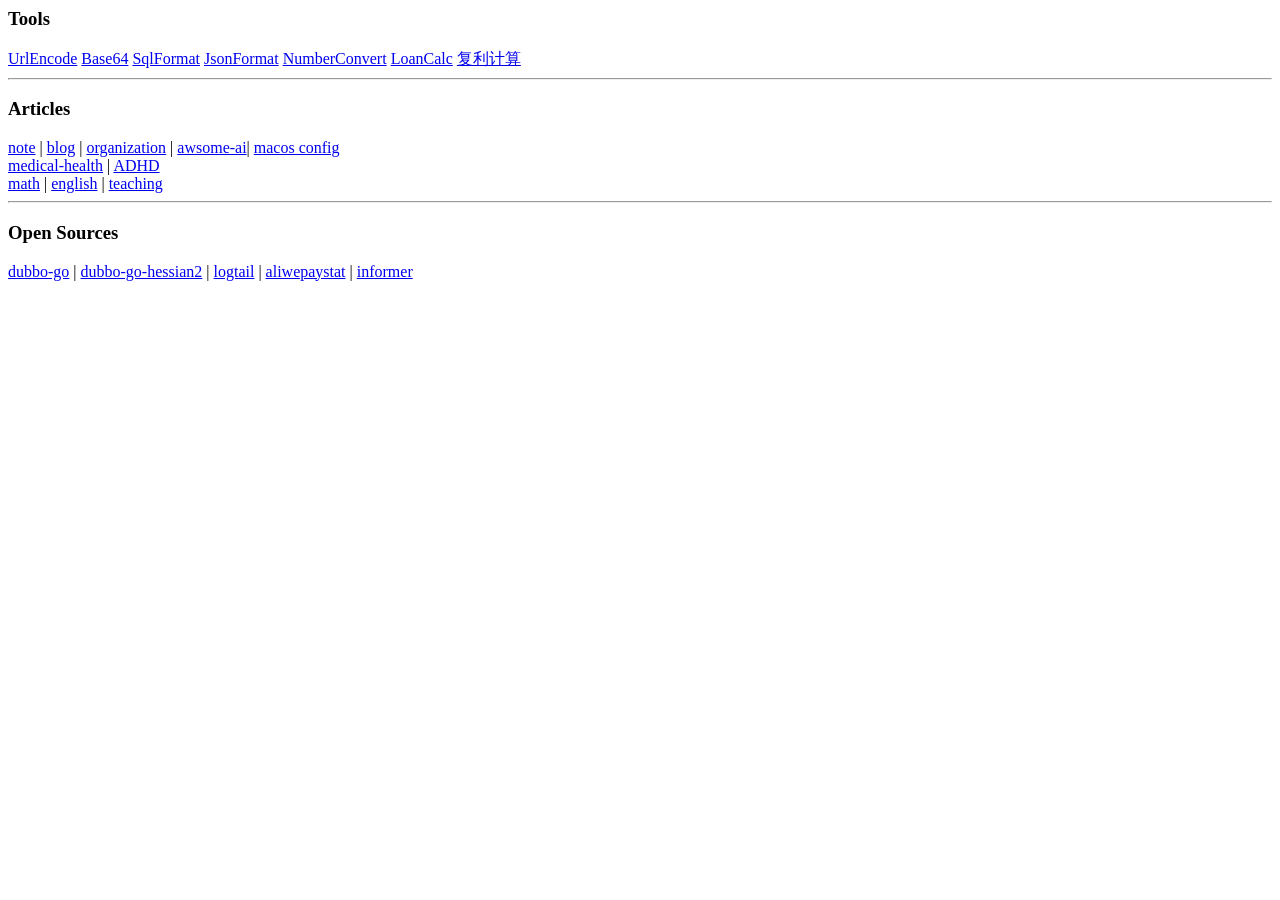
==== index.html @ 9472c8d9 "update" ====
<html>

<head>
  <title>tiltwind-斜风</title>
</head>

<body>
  <h3>Tools</h3>
  <a href="tools/urlencode.htm" target="_blank">UrlEncode</a>
  <a href="tools/base64.htm" target="_blank">Base64</a>
  <a href="tools/sqlformat.htm" target="_blank">SqlFormat</a>
  <a href="tools/jsonformat.htm" target="_blank">JsonFormat</a>
  <a href="tools/numberconvert.htm" target="_blank">NumberConvert</a>
  <a href="tools/loan_calc.html" target="_blank">LoanCalc</a>
  <a href="tools/compound_interest_calc.html" target="_blank">复利计算</a>
  <hr>
  <h3>Articles</h3>
  <a href="https://tiltwind.com/note" target="_blank">note</a> |
  <a href="https://tiltwind.com/blog" target="_blank">blog</a> |
  <a href="https://tiltwind.com/organization" target="_blank">organization</a> |
  <a href="https://tiltwind.com/awsome-ai" target="_blank">awsome-ai</a>|
  <a href="https://tiltwind.com/maconf" target="_blank">macos config</a>
  <br/>
  <a href="https://tiltwind.com/medical-health" target="_blank">medical-health</a> |
  <a href="https://tiltwind.com/ADHD" target="_blank">ADHD</a> 
  <br/>
  <a href="https://tiltwind.com/math" target="_blank">math</a> |
  <a href="https://tiltwind.com/english" target="_blank">english</a> |
  <a href="https://tiltwind.com/teaching" target="_blank">teaching</a> 
  <hr>
  <h3>Open Sources</h3>
  <a href="https://github.com/apache/dubbo-go" target="_blank">dubbo-go</a> |
  <a href="https://github.com/apache/dubbo-go-hessian2" target="_blank">dubbo-go-hessian2</a> |
  <a href="https://github.com/vogo/logtail" target="_blank">logtail</a> |
  <a href="https://github.com/wongoo/aliwepaystat" target="_blank">aliwepaystat</a> |
  <a href="https://github.com/wongoo/informer" target="_blank">informer</a>
</body>

</html>
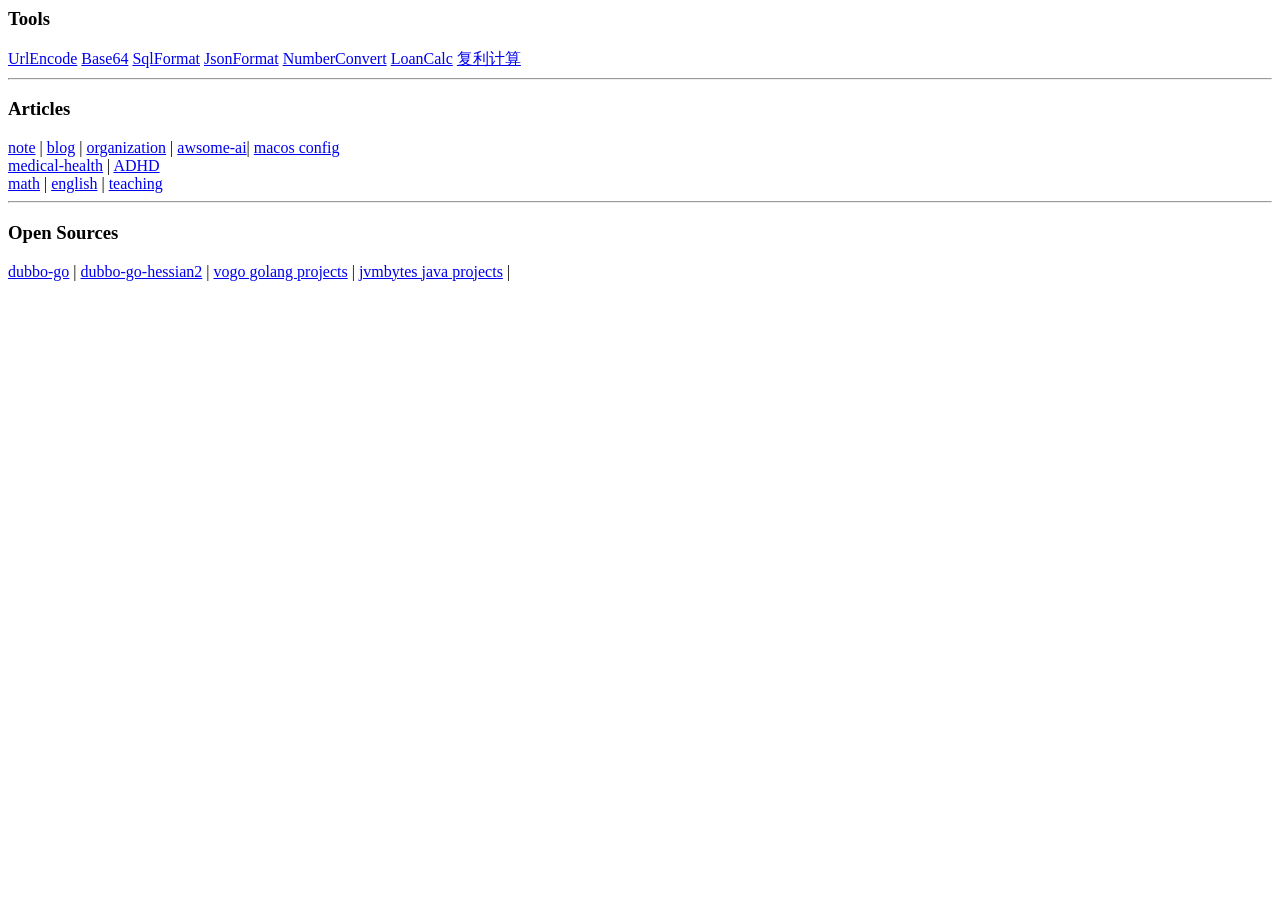
==== commit fd19fe62: "update" ====
--- a/index.html
+++ b/index.html
@@ -17,23 +17,26 @@
   <h3>Articles</h3>
   <a href="https://tiltwind.com/note" target="_blank">note</a> |
   <a href="https://tiltwind.com/blog" target="_blank">blog</a> |
-  <a href="https://tiltwind.com/organization" target="_blank">organization</a> |
+  <a href="https://tiltwind.com/organization" target="_blank">organization</a>
+  |
   <a href="https://tiltwind.com/awsome-ai" target="_blank">awsome-ai</a>|
   <a href="https://tiltwind.com/maconf" target="_blank">macos config</a>
-  <br/>
-  <a href="https://tiltwind.com/medical-health" target="_blank">medical-health</a> |
-  <a href="https://tiltwind.com/ADHD" target="_blank">ADHD</a> 
-  <br/>
+  <br />
+  <a href="https://tiltwind.com/medical-health"
+    target="_blank">medical-health</a> |
+  <a href="https://tiltwind.com/ADHD" target="_blank">ADHD</a>
+  <br />
   <a href="https://tiltwind.com/math" target="_blank">math</a> |
   <a href="https://tiltwind.com/english" target="_blank">english</a> |
-  <a href="https://tiltwind.com/teaching" target="_blank">teaching</a> 
+  <a href="https://tiltwind.com/teaching" target="_blank">teaching</a>
   <hr>
   <h3>Open Sources</h3>
   <a href="https://github.com/apache/dubbo-go" target="_blank">dubbo-go</a> |
-  <a href="https://github.com/apache/dubbo-go-hessian2" target="_blank">dubbo-go-hessian2</a> |
-  <a href="https://github.com/vogo/logtail" target="_blank">logtail</a> |
-  <a href="https://github.com/wongoo/aliwepaystat" target="_blank">aliwepaystat</a> |
-  <a href="https://github.com/wongoo/informer" target="_blank">informer</a>
+  <a href="https://github.com/apache/dubbo-go-hessian2"
+    target="_blank">dubbo-go-hessian2</a> |
+  <a href="https://github.com/vogo" target="_blank">vogo golang projects</a> |
+  <a href="https://github.com/jvmbytes" target="_blank">jvmbytes java
+    projects</a> |
 </body>
 
 </html>
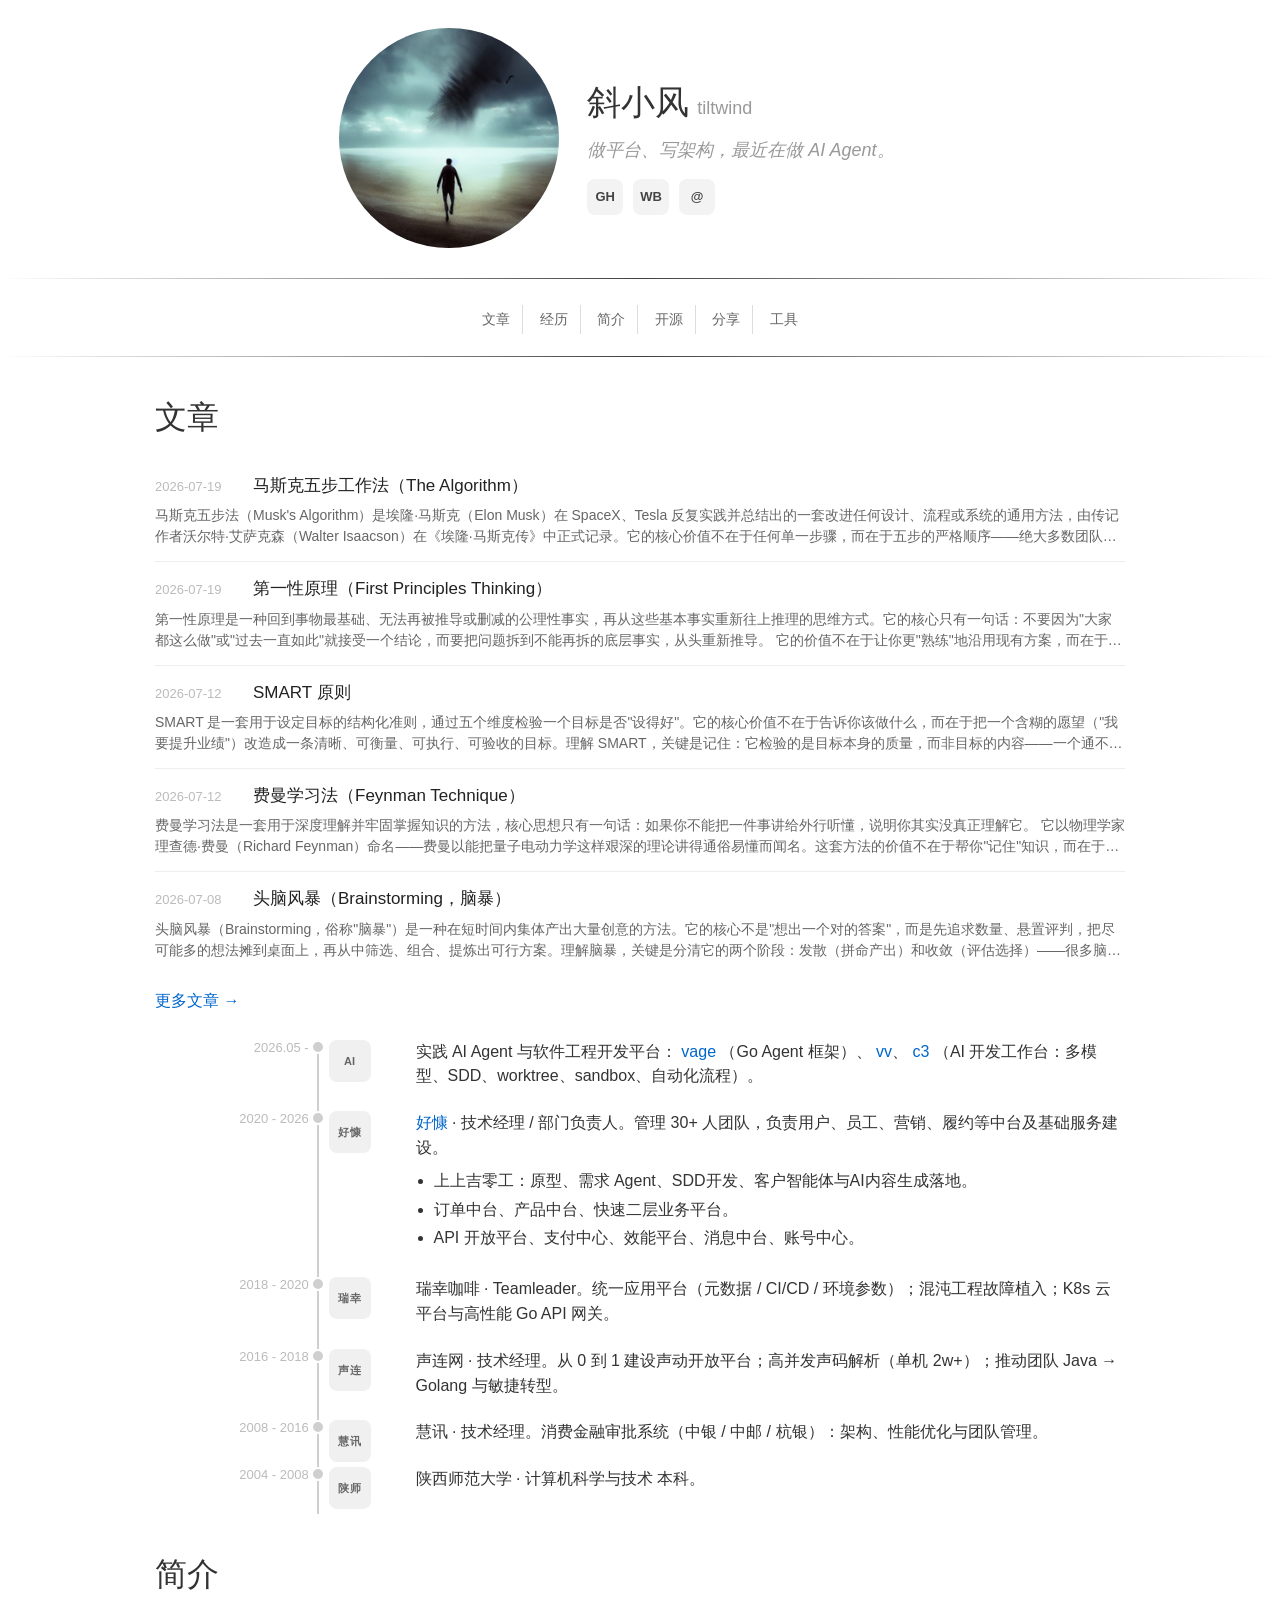
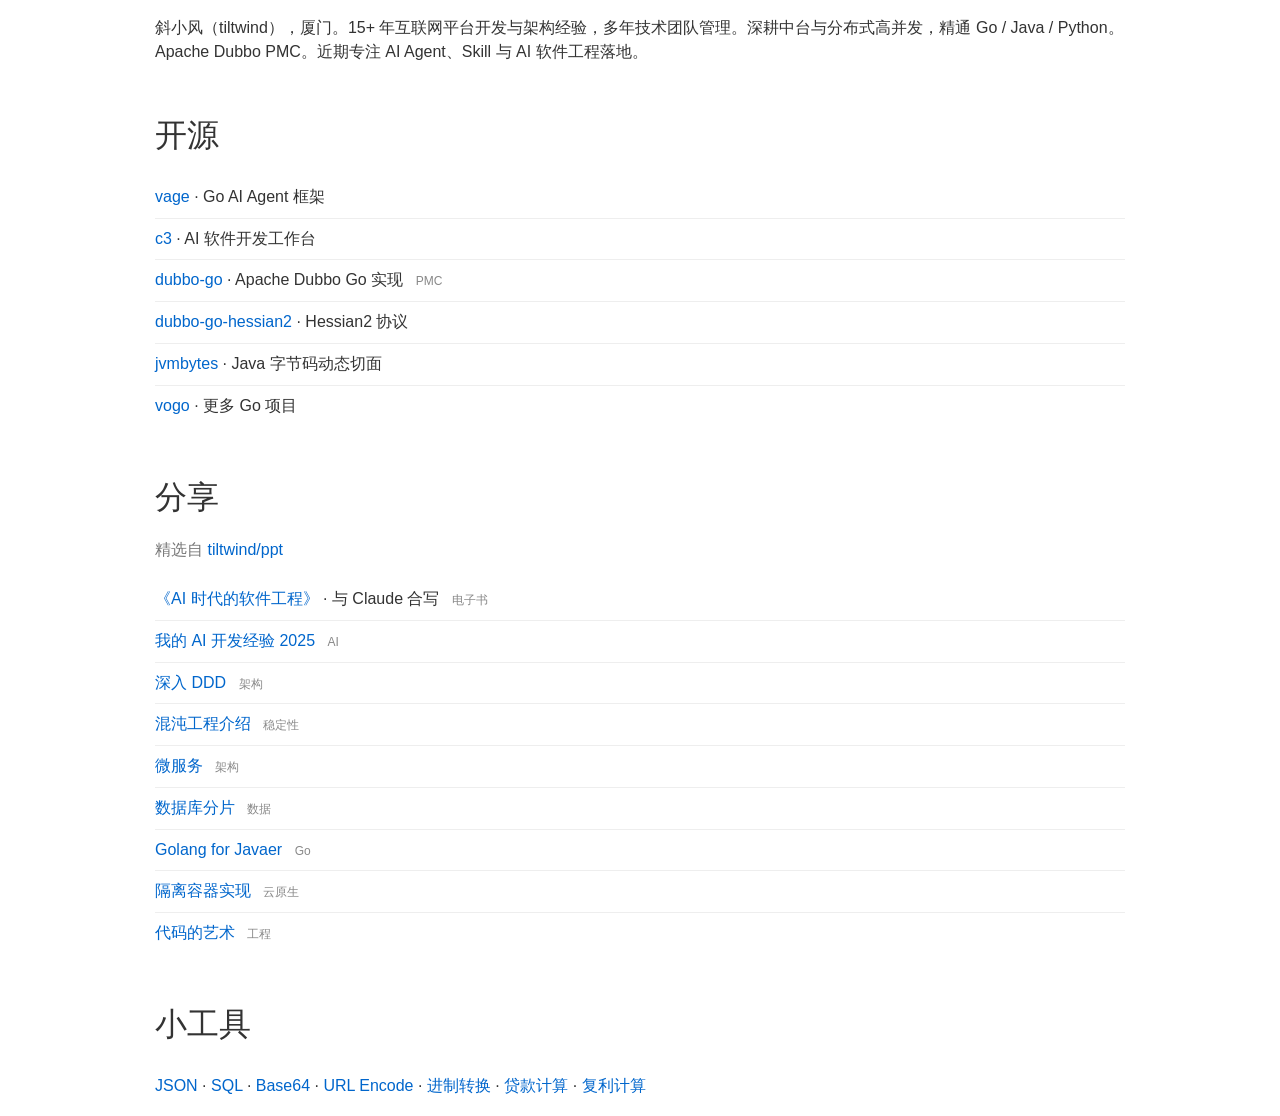
==== commit e7bd56e2: "update" ====
--- a/index.html
+++ b/index.html
@@ -1,42 +1,361 @@
-<html>
-
-<head>
-  <title>tiltwind-斜风</title>
-</head>
-
-<body>
-  <h3>Tools</h3>
-  <a href="tools/urlencode.htm" target="_blank">UrlEncode</a>
-  <a href="tools/base64.htm" target="_blank">Base64</a>
-  <a href="tools/sqlformat.htm" target="_blank">SqlFormat</a>
-  <a href="tools/jsonformat.htm" target="_blank">JsonFormat</a>
-  <a href="tools/numberconvert.htm" target="_blank">NumberConvert</a>
-  <a href="tools/loan_calc.html" target="_blank">LoanCalc</a>
-  <a href="tools/compound_interest_calc.html" target="_blank">复利计算</a>
-  <hr>
-  <h3>Articles</h3>
-  <a href="https://tiltwind.com/note" target="_blank">note</a> |
-  <a href="https://tiltwind.com/blog" target="_blank">blog</a> |
-  <a href="https://tiltwind.com/organization" target="_blank">organization</a>
-  |
-  <a href="https://tiltwind.com/awsome-ai" target="_blank">awsome-ai</a>|
-  <a href="https://tiltwind.com/maconf" target="_blank">macos config</a>
-  <br />
-  <a href="https://tiltwind.com/medical-health"
-    target="_blank">medical-health</a> |
-  <a href="https://tiltwind.com/ADHD" target="_blank">ADHD</a>
-  <br />
-  <a href="https://tiltwind.com/math" target="_blank">math</a> |
-  <a href="https://tiltwind.com/english" target="_blank">english</a> |
-  <a href="https://tiltwind.com/teaching" target="_blank">teaching</a>
-  <hr>
-  <h3>Open Sources</h3>
-  <a href="https://github.com/apache/dubbo-go" target="_blank">dubbo-go</a> |
-  <a href="https://github.com/apache/dubbo-go-hessian2"
-    target="_blank">dubbo-go-hessian2</a> |
-  <a href="https://github.com/vogo" target="_blank">vogo golang projects</a> |
-  <a href="https://github.com/jvmbytes" target="_blank">jvmbytes java
-    projects</a> |
-</body>
-
+<!doctype html>
+<html lang="zh-CN">
+  <head>
+    <meta charset="utf-8" />
+    <meta
+      name="viewport"
+      content="width=device-width, initial-scale=1, shrink-to-fit=no"
+    />
+    <meta
+      name="description"
+      content="斜小风（tiltwind）个人主页。15+ 年平台与架构经验，近期专注 AI Agent 与软件工程。"
+    />
+    <title>斜小风 · tiltwind</title>
+    <link rel="stylesheet" type="text/css" href="style.css" />
+  </head>
+  <body>
+    <div id="dhead" class="container">
+      <div class="row">
+        <div id="dpic">
+          <img src="assets/me.png" alt="斜小风" />
+        </div>
+        <div id="ddesc">
+          <h1>斜小风<span class="aka">tiltwind</span></h1>
+          <h2>做平台、写架构，最近在做 AI Agent。</h2>
+          <div id="dico">
+            <a
+              class="iico"
+              href="https://github.com/tiltwind"
+              title="GitHub"
+              target="_blank"
+              rel="noopener"
+              >GH</a
+            >
+            <a
+              class="iico"
+              href="https://weibo.com/u/9187761101"
+              title="微博"
+              target="_blank"
+              rel="noopener"
+              >WB</a
+            >
+            <span
+              class="iico"
+              id="iemail"
+              style="cursor: pointer"
+              title="点击显示邮箱"
+              >@</span
+            >
+          </div>
+          <div id="demail"></div>
+        </div>
+      </div>
+    </div>
+
+    <hr />
+
+    <nav class="nav container">
+      <a href="#articles">文章</a>
+      <a href="#history">经历</a>
+      <a href="#bio">简介</a>
+      <a href="#projects">开源</a>
+      <a href="#talks">分享</a>
+      <a href="#tools">工具</a>
+    </nav>
+
+    <hr />
+
+    <div id="articles" class="container section">
+      <div class="ctitle">文章</div>
+      <div id="article-list"></div>
+      <p class="articles-more">
+        <a href="articles.html">更多文章 →</a>
+      </p>
+    </div>
+
+    <div id="history" class="container">
+      <div class="entry row">
+        <div class="timespan">2026.05 -</div>
+        <div class="ico">
+          <div class="entry-dot"></div>
+          <span class="badge">AI</span>
+        </div>
+        <div class="desc">
+          实践 AI Agent 与软件工程开发平台：
+          <a href="https://github.com/vogo/vage" target="_blank" rel="noopener"
+            >vage</a
+          >
+         （Go Agent 框架）、
+          <a href="https://github.com/vogo/vv" target="_blank" rel="noopener"
+            >vv</a
+          >、
+          <a
+            href="https://github.com/sequencestream/c3"
+            target="_blank"
+            rel="noopener"
+            >c3</a
+          >
+         （AI 开发工作台：多模型、SDD、worktree、sandbox、自动化流程）。
+        </div>
+      </div>
+
+      <div class="entry row">
+        <div class="timespan">2020 - 2026</div>
+        <div class="ico">
+          <div class="entry-dot"></div>
+          <span class="badge">好慷</span>
+        </div>
+        <div class="desc">
+          <a href="https://shangshangji.com" target="_blank" rel="noopener"
+            >好慷</a
+          >
+          · 技术经理 / 部门负责人。管理 30+ 人团队，负责用户、员工、营销、履约等中台及基础服务建设。
+          <ul>
+            <li>上上吉零工：原型、需求 Agent、SDD开发、客户智能体与AI内容生成落地。</li>
+            <li>订单中台、产品中台、快速二层业务平台。</li>
+            <li>API 开放平台、支付中心、效能平台、消息中台、账号中心。</li>
+          </ul>
+        </div>
+      </div>
+
+      <div class="entry row">
+        <div class="timespan">2018 - 2020</div>
+        <div class="ico">
+          <div class="entry-dot"></div>
+          <span class="badge">瑞幸</span>
+        </div>
+        <div class="desc">
+          瑞幸咖啡 · Teamleader。统一应用平台（元数据 / CI/CD /
+          环境参数）；混沌工程故障植入；K8s 云平台与高性能 Go API 网关。
+        </div>
+      </div>
+
+      <div class="entry row">
+        <div class="timespan">2016 - 2018</div>
+        <div class="ico">
+          <div class="entry-dot"></div>
+          <span class="badge">声连</span>
+        </div>
+        <div class="desc">
+          声连网 · 技术经理。从 0 到 1 建设声动开放平台；高并发声码解析（单机
+          2w+）；推动团队 Java → Golang 与敏捷转型。
+        </div>
+      </div>
+
+      <div class="entry row">
+        <div class="timespan">2008 - 2016</div>
+        <div class="ico">
+          <div class="entry-dot"></div>
+          <span class="badge">慧讯</span>
+        </div>
+        <div class="desc">
+          慧讯 · 技术经理。消费金融审批系统（中银 / 中邮 /
+          杭银）：架构、性能优化与团队管理。
+        </div>
+      </div>
+
+      <div class="entry row">
+        <div class="timespan">2004 - 2008</div>
+        <div class="ico">
+          <div class="entry-dot"></div>
+          <span class="badge">陕师</span>
+        </div>
+        <div class="desc">陕西师范大学 · 计算机科学与技术 本科。</div>
+      </div>
+    </div>
+
+    <div id="bio" class="container section">
+      <div class="ctitle">简介</div>
+      <div>
+        斜小风（tiltwind），厦门。15+
+        年互联网平台开发与架构经验，多年技术团队管理。深耕中台与分布式高并发，精通
+        Go / Java / Python。Apache Dubbo PMC。近期专注 AI Agent、Skill
+        与 AI 软件工程落地。
+      </div>
+    </div>
+
+    <div id="projects" class="container section">
+      <div class="ctitle">开源</div>
+      <ul class="project-list">
+        <li>
+          <a href="https://github.com/vogo/vage" target="_blank" rel="noopener"
+            >vage</a
+          >
+          · Go AI Agent 框架
+        </li>
+        <li>
+          <a
+            href="https://github.com/sequencestream/c3"
+            target="_blank"
+            rel="noopener"
+            >c3</a
+          >
+          · AI 软件开发工作台
+        </li>
+        <li>
+          <a
+            href="https://github.com/apache/dubbo-go"
+            target="_blank"
+            rel="noopener"
+            >dubbo-go</a
+          >
+          · Apache Dubbo Go 实现
+          <span class="tag">PMC</span>
+        </li>
+        <li>
+          <a
+            href="https://github.com/apache/dubbo-go-hessian2"
+            target="_blank"
+            rel="noopener"
+            >dubbo-go-hessian2</a
+          >
+          · Hessian2 协议
+        </li>
+        <li>
+          <a href="https://github.com/jvmbytes" target="_blank" rel="noopener"
+            >jvmbytes</a
+          >
+          · Java 字节码动态切面
+        </li>
+        <li>
+          <a href="https://github.com/vogo" target="_blank" rel="noopener"
+            >vogo</a
+          >
+          · 更多 Go 项目
+        </li>
+      </ul>
+    </div>
+
+    <div id="talks" class="container section">
+      <div class="ctitle">分享</div>
+      <p class="muted">
+        精选自
+        <a href="https://github.com/tiltwind/ppt" target="_blank" rel="noopener"
+          >tiltwind/ppt</a
+        >
+      </p>
+      <ul class="talk-list">
+        <li>
+          <a
+            href="https://github.com/tiltwind/ppt/blob/main/ai/AI%E6%97%B6%E4%BB%A3%E7%9A%84%E8%BD%AF%E4%BB%B6%E5%B7%A5%E7%A8%8B-v20260614.epub"
+            target="_blank"
+            rel="noopener"
+            >《AI 时代的软件工程》</a
+          >
+          · 与 Claude 合写
+          <span class="tag">电子书</span>
+        </li>
+        <li>
+          <a
+            href="https://github.com/tiltwind/ppt/blob/main/ai/%E6%88%91%E7%9A%84AI%E5%BC%80%E5%8F%91%E7%BB%8F%E9%AA%8C2025.pptx"
+            target="_blank"
+            rel="noopener"
+            >我的 AI 开发经验 2025</a
+          >
+          <span class="tag">AI</span>
+        </li>
+        <li>
+          <a
+            href="https://github.com/tiltwind/ppt/blob/main/work/dive-into-ddd-2021.pptx"
+            target="_blank"
+            rel="noopener"
+            >深入 DDD</a
+          >
+          <span class="tag">架构</span>
+        </li>
+        <li>
+          <a
+            href="https://github.com/tiltwind/ppt/blob/main/work/%E6%B7%B7%E6%B2%8C%E5%B7%A5%E7%A8%8B%E4%BB%8B%E7%BB%8D-20201120.pptx"
+            target="_blank"
+            rel="noopener"
+            >混沌工程介绍</a
+          >
+          <span class="tag">稳定性</span>
+        </li>
+        <li>
+          <a
+            href="https://github.com/tiltwind/ppt/blob/main/work/microservice.pptx"
+            target="_blank"
+            rel="noopener"
+            >微服务</a
+          >
+          <span class="tag">架构</span>
+        </li>
+        <li>
+          <a
+            href="https://github.com/tiltwind/ppt/blob/main/work/database-sharding-2021.pptx"
+            target="_blank"
+            rel="noopener"
+            >数据库分片</a
+          >
+          <span class="tag">数据</span>
+        </li>
+        <li>
+          <a
+            href="https://github.com/tiltwind/ppt/blob/main/work/golang-for-javaer.pptx"
+            target="_blank"
+            rel="noopener"
+            >Golang for Javaer</a
+          >
+          <span class="tag">Go</span>
+        </li>
+        <li>
+          <a
+            href="https://github.com/tiltwind/ppt/blob/main/cloudnative/%E9%9A%94%E7%A6%BB%E5%AE%B9%E5%99%A8%E5%AE%9E%E7%8E%B0.pptx"
+            target="_blank"
+            rel="noopener"
+            >隔离容器实现</a
+          >
+          <span class="tag">云原生</span>
+        </li>
+        <li>
+          <a
+            href="https://github.com/tiltwind/ppt/blob/main/arch/%E4%BB%A3%E7%A0%81%E7%9A%84%E8%89%BA%E6%9C%AF%202019%E7%89%88%E8%AF%BE%E4%BB%B6.pdf"
+            target="_blank"
+            rel="noopener"
+            >代码的艺术</a
+          >
+          <span class="tag">工程</span>
+        </li>
+      </ul>
+    </div>
+
+    <div id="tools" class="container section">
+      <div class="ctitle">小工具</div>
+      <ul class="link-list">
+        <li>
+          <a href="tools/jsonformat.htm">JSON</a> ·
+          <a href="tools/sqlformat.htm">SQL</a> ·
+          <a href="tools/base64.htm">Base64</a> ·
+          <a href="tools/urlencode.htm">URL Encode</a> ·
+          <a href="tools/numberconvert.htm">进制转换</a> ·
+          <a href="tools/loan_calc.html">贷款计算</a> ·
+          <a href="tools/compound_interest_calc.html">复利计算</a>
+        </li>
+      </ul>
+    </div>
+
+    <script src="articles.js"></script>
+    <script>
+      (function () {
+        var btn = document.getElementById("iemail");
+        var box = document.getElementById("demail");
+        if (btn && box) {
+          btn.addEventListener("click", function () {
+            var u = "gelnyang";
+            var d = "163.com";
+            box.textContent = u + "@" + d;
+            box.classList.add("show");
+          });
+        }
+
+        var list = document.getElementById("article-list");
+        if (list && window.Articles) {
+          Articles.renderLatest(list, 5).catch(function () {
+            list.innerHTML = '<p class="muted">文章加载失败</p>';
+          });
+        }
+      })();
+    </script>
+  </body>
 </html>
--- a/style.css
+++ b/style.css
@@ -0,0 +1,376 @@
+body {
+  margin: 0;
+  padding: 0;
+  background-color: #fff;
+  font-family: -apple-system, BlinkMacSystemFont, "Segoe UI", "PingFang SC",
+    "Hiragino Sans GB", "Microsoft YaHei", sans-serif;
+  font-size: 16px;
+  line-height: 1.55;
+  color: #333;
+}
+
+a {
+  color: #06c;
+  text-decoration: none;
+}
+
+a:hover {
+  text-decoration: underline;
+}
+
+.container {
+  margin-left: auto;
+  margin-right: auto;
+  padding-left: 15px;
+  padding-right: 15px;
+}
+
+@media (min-width: 992px) {
+  .container {
+    width: 970px;
+  }
+}
+
+.row {
+  display: grid;
+  grid-template-columns: repeat(12, 1fr);
+}
+
+#dhead {
+  margin-top: 28px;
+}
+
+#dpic {
+  grid-column: span 5;
+  text-align: right;
+}
+
+#ddesc {
+  padding-top: 48px;
+  padding-left: 28px;
+  grid-column: span 7;
+}
+
+@media (max-width: 991px) {
+  #dpic {
+    grid-column: span 12;
+    text-align: center;
+  }
+
+  #ddesc {
+    grid-column: span 12;
+    padding-top: 18px;
+    padding-left: 0;
+    text-align: center;
+  }
+}
+
+h1 {
+  font-size: 34px;
+  font-weight: normal;
+  padding: 0;
+  margin: 0;
+}
+
+h1 .aka {
+  font-size: 18px;
+  color: #999;
+  margin-left: 8px;
+}
+
+h2 {
+  font-weight: normal;
+  font-style: italic;
+  color: #999;
+  font-size: 18px;
+  padding: 0;
+  margin: 8px 0 14px 0;
+}
+
+@media (min-width: 992px) {
+  h2 {
+    max-width: 420px;
+  }
+}
+
+#dpic img {
+  width: 220px;
+  height: 220px;
+  border-radius: 110px;
+  object-fit: cover;
+}
+
+#dico {
+  display: flex;
+  gap: 10px;
+  align-items: center;
+}
+
+@media (max-width: 991px) {
+  #dico {
+    justify-content: center;
+  }
+}
+
+.iico {
+  display: inline-flex;
+  align-items: center;
+  justify-content: center;
+  width: 36px;
+  height: 36px;
+  border-radius: 8px;
+  background: #f3f3f3;
+  color: #444;
+  font-size: 13px;
+  font-weight: 600;
+  line-height: 1;
+}
+
+.iico:hover {
+  background: #e8e8e8;
+  text-decoration: none;
+}
+
+#demail {
+  margin-top: 10px;
+  color: #555;
+  opacity: 0;
+  transition: opacity 0.7s;
+  min-height: 1.2em;
+}
+
+#demail.show {
+  opacity: 1;
+}
+
+hr {
+  height: 1px;
+  border: 0;
+  padding: 0;
+  margin: 22px 0;
+  background-image: linear-gradient(
+    to right,
+    rgba(0, 0, 0, 0),
+    rgba(0, 0, 0, 0.75),
+    rgba(0, 0, 0, 0)
+  );
+}
+
+.ico {
+  grid-column: span 1;
+  border-left: 2px solid #cfcfcf;
+  position: relative;
+}
+
+.badge {
+  display: block;
+  margin-left: 10px;
+  width: 42px;
+  height: 42px;
+  border-radius: 8px;
+  background: #f0f0f0;
+  color: #666;
+  font-size: 11px;
+  font-weight: 600;
+  text-align: center;
+  line-height: 42px;
+  letter-spacing: 0.02em;
+}
+
+.desc {
+  grid-column: span 9;
+  font-size: 16px;
+  padding-left: 18px;
+  padding-bottom: 22px;
+}
+
+.entry-dot {
+  position: absolute;
+  top: 0;
+  left: -8px;
+  width: 10px;
+  height: 10px;
+  border-radius: 7px;
+  background-color: #cfcfcf;
+  border: 2px solid white;
+}
+
+.timespan {
+  grid-column: span 2;
+  font-size: 13px;
+  text-align: right;
+  padding-right: 8px;
+  color: #bbb;
+  line-height: 1.3;
+}
+
+@media (max-width: 991px) {
+  .timespan {
+    grid-column: span 12;
+    text-align: left;
+    margin-bottom: 4px;
+  }
+
+  .ico {
+    display: none;
+  }
+
+  .desc {
+    grid-column: span 12;
+    padding-left: 0;
+    border-left: 2px solid #eee;
+    padding-left: 14px;
+  }
+}
+
+.desc ul {
+  margin: 8px 0 0 0;
+  padding-left: 18px;
+}
+
+.desc li {
+  margin-bottom: 4px;
+}
+
+.ctitle {
+  font-size: 32px;
+  margin-bottom: 16px;
+  margin-top: 36px;
+  font-weight: normal;
+}
+
+.section {
+  padding-bottom: 10px;
+}
+
+.muted {
+  color: #777;
+}
+
+.talk-list,
+.project-list,
+.link-list {
+  list-style: none;
+  padding: 0;
+  margin: 0;
+}
+
+.talk-list li,
+.project-list li,
+.link-list li {
+  padding: 8px 0;
+  border-bottom: 1px solid #eee;
+}
+
+.talk-list li:last-child,
+.project-list li:last-child,
+.link-list li:last-child {
+  border-bottom: none;
+}
+
+.tag {
+  display: inline-block;
+  font-size: 12px;
+  color: #888;
+  margin-left: 8px;
+}
+
+.footer {
+  margin: 40px 0 50px;
+  color: #aaa;
+  font-size: 13px;
+  text-align: center;
+}
+
+.nav {
+  text-align: center;
+  padding: 4px 0 0;
+}
+
+.nav a {
+  display: inline-block;
+  padding: 4px 12px;
+  color: #666;
+  font-size: 14px;
+  border-right: 1px solid #ddd;
+}
+
+.nav a:last-child {
+  border-right: none;
+}
+
+.page-head {
+  margin-top: 28px;
+  margin-bottom: 8px;
+}
+
+.page-head h1 {
+  font-size: 28px;
+}
+
+.page-head .back {
+  display: inline-block;
+  margin-bottom: 10px;
+  color: #888;
+  font-size: 14px;
+}
+
+.article-item {
+  padding: 14px 0;
+  border-bottom: 1px solid #eee;
+}
+
+.article-item:last-child {
+  border-bottom: none;
+}
+
+.article-meta {
+  display: flex;
+  flex-wrap: wrap;
+  align-items: baseline;
+  gap: 10px;
+}
+
+.article-date {
+  color: #bbb;
+  font-size: 13px;
+  min-width: 88px;
+  flex-shrink: 0;
+}
+
+.article-title {
+  font-size: 17px;
+  color: #222;
+}
+
+.article-title:hover {
+  color: #06c;
+}
+
+.article-summary {
+  margin: 6px 0 0 0;
+  color: #666;
+  font-size: 14px;
+  line-height: 1.5;
+  display: -webkit-box;
+  -webkit-line-clamp: 2;
+  -webkit-box-orient: vertical;
+  overflow: hidden;
+}
+
+.articles-more {
+  margin-top: 14px;
+}
+
+.year-group {
+  margin-bottom: 10px;
+}
+
+.year-title {
+  font-size: 22px;
+  font-weight: normal;
+  color: #999;
+  margin: 28px 0 4px;
+  padding-bottom: 6px;
+  border-bottom: 1px solid #eee;
+}
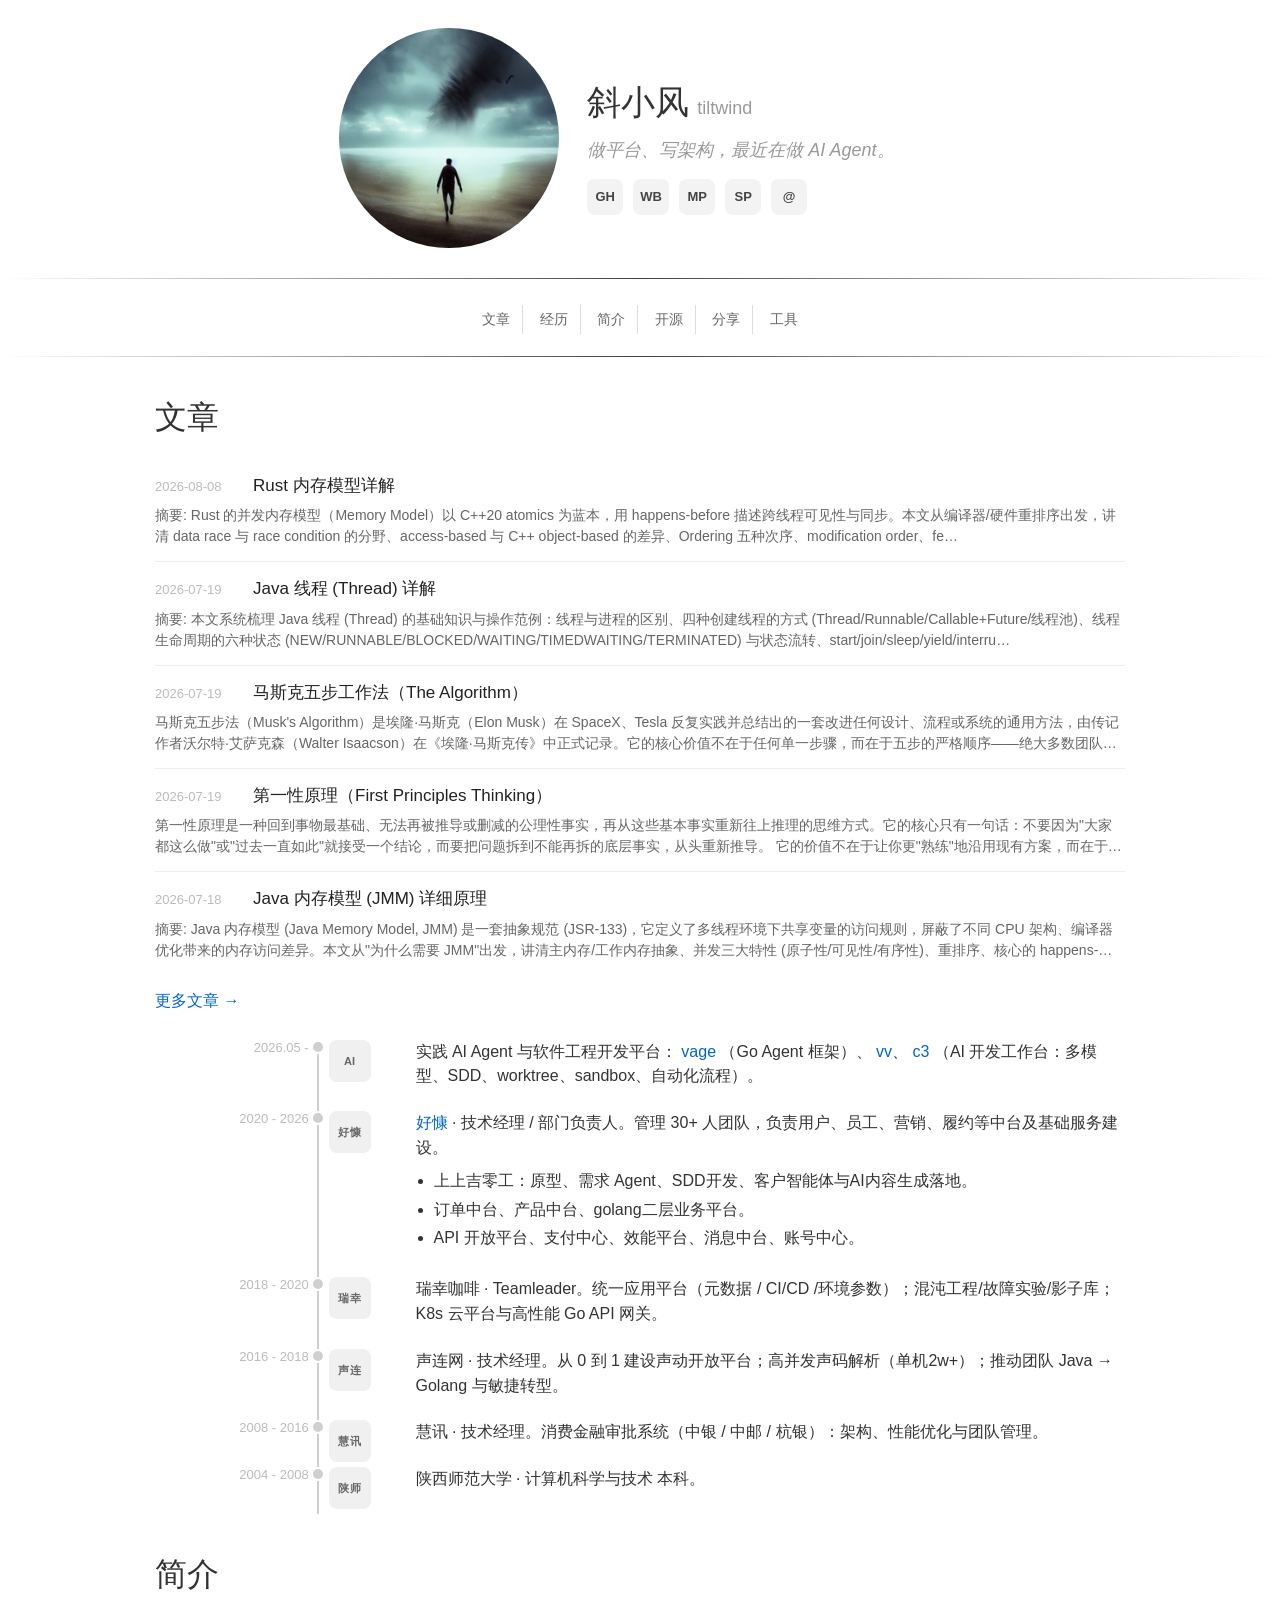
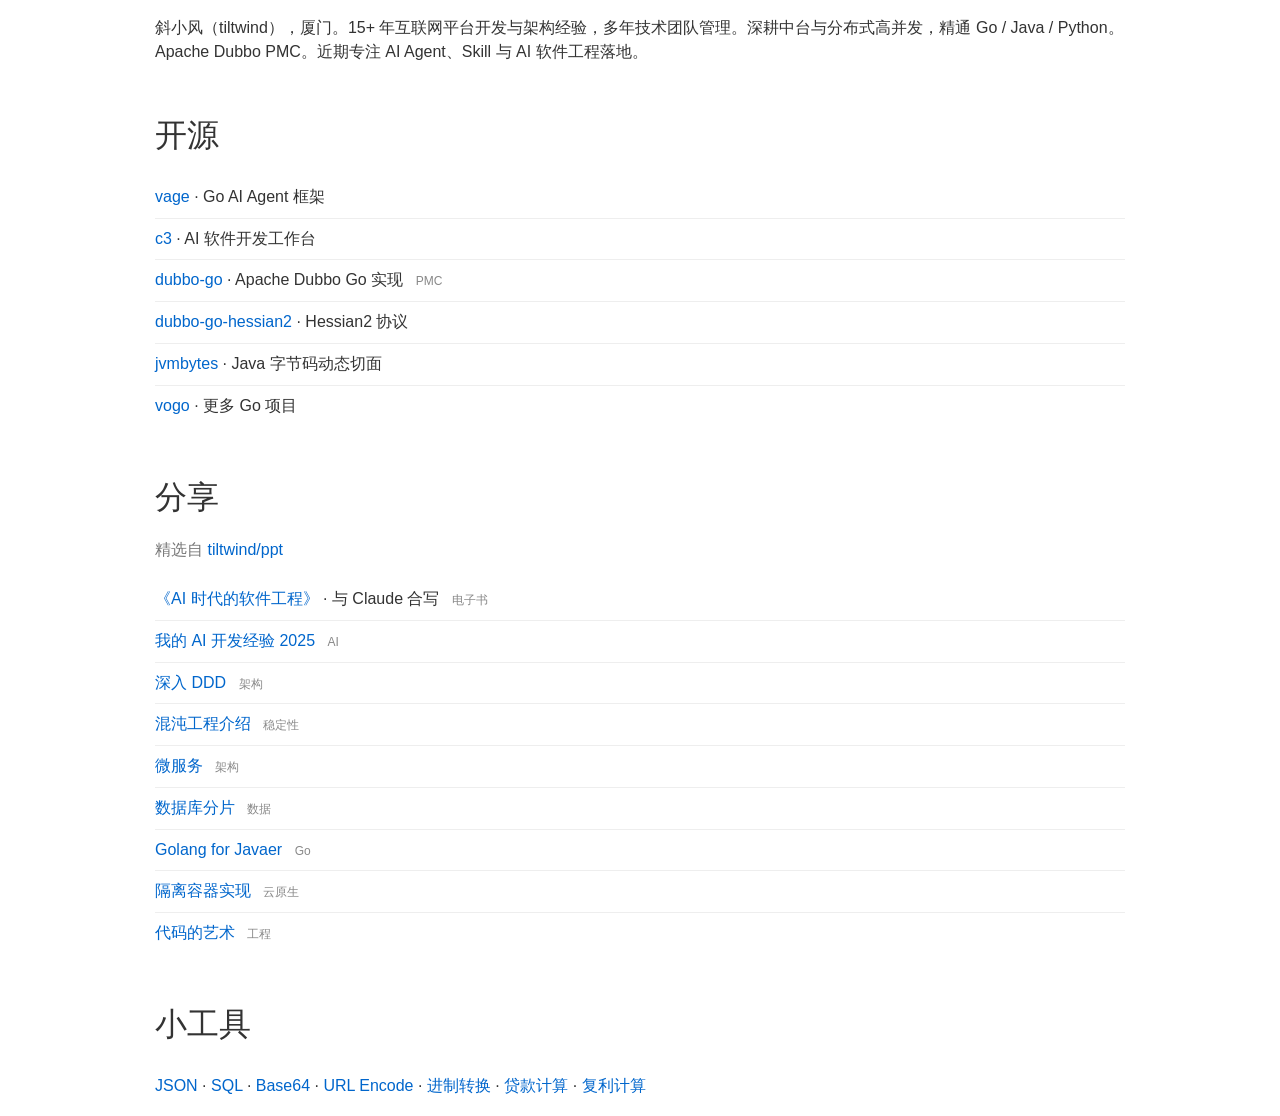
==== commit 76694734: "udpate" ====
--- a/index.html
+++ b/index.html
@@ -40,6 +40,20 @@
               >WB</a
             >
             <span
+              class="iico wx-trigger"
+              data-wx="公众号"
+              style="cursor: pointer"
+              title="微信公众号"
+              >MP</span
+            >
+            <span
+              class="iico wx-trigger"
+              data-wx="视频号"
+              style="cursor: pointer"
+              title="微信视频号"
+              >SP</span
+            >
+            <span
               class="iico"
               id="iemail"
               style="cursor: pointer"
@@ -112,7 +126,7 @@
           · 技术经理 / 部门负责人。管理 30+ 人团队，负责用户、员工、营销、履约等中台及基础服务建设。
           <ul>
             <li>上上吉零工：原型、需求 Agent、SDD开发、客户智能体与AI内容生成落地。</li>
-            <li>订单中台、产品中台、快速二层业务平台。</li>
+            <li>订单中台、产品中台、golang二层业务平台。</li>
             <li>API 开放平台、支付中心、效能平台、消息中台、账号中心。</li>
           </ul>
         </div>
@@ -125,8 +139,7 @@
           <span class="badge">瑞幸</span>
         </div>
         <div class="desc">
-          瑞幸咖啡 · Teamleader。统一应用平台（元数据 / CI/CD /
-          环境参数）；混沌工程故障植入；K8s 云平台与高性能 Go API 网关。
+          瑞幸咖啡 · Teamleader。统一应用平台（元数据 / CI/CD /环境参数）；混沌工程/故障实验/影子库；K8s 云平台与高性能 Go API 网关。
         </div>
       </div>
 
@@ -137,8 +150,7 @@
           <span class="badge">声连</span>
         </div>
         <div class="desc">
-          声连网 · 技术经理。从 0 到 1 建设声动开放平台；高并发声码解析（单机
-          2w+）；推动团队 Java → Golang 与敏捷转型。
+          声连网 · 技术经理。从 0 到 1 建设声动开放平台；高并发声码解析（单机2w+）；推动团队 Java → Golang 与敏捷转型。
         </div>
       </div>
 
@@ -149,8 +161,7 @@
           <span class="badge">慧讯</span>
         </div>
         <div class="desc">
-          慧讯 · 技术经理。消费金融审批系统（中银 / 中邮 /
-          杭银）：架构、性能优化与团队管理。
+          慧讯 · 技术经理。消费金融审批系统（中银 / 中邮 / 杭银）：架构、性能优化与团队管理。
         </div>
       </div>
 
@@ -333,6 +344,15 @@
           <a href="tools/compound_interest_calc.html">复利计算</a>
         </li>
       </ul>
+    </div>
+
+    <div id="wx-modal" class="modal" hidden>
+      <div class="modal-mask"></div>
+      <div class="modal-box" role="dialog" aria-modal="true" aria-labelledby="wx-modal-title">
+        <div class="modal-title" id="wx-modal-title">微信公众号</div>
+        <div class="modal-body">微信搜索 <strong>斜小风</strong></div>
+        <button type="button" class="modal-close">知道了</button>
+      </div>
     </div>
 
     <script src="articles.js"></script>
@@ -349,6 +369,26 @@
           });
         }
 
+        var modal = document.getElementById("wx-modal");
+        if (modal) {
+          var title = modal.querySelector(".modal-title");
+          var close = function () {
+            modal.hidden = true;
+          };
+          var triggers = document.querySelectorAll(".wx-trigger");
+          for (var i = 0; i < triggers.length; i++) {
+            triggers[i].addEventListener("click", function () {
+              title.textContent = "微信" + this.getAttribute("data-wx");
+              modal.hidden = false;
+            });
+          }
+          modal.querySelector(".modal-mask").addEventListener("click", close);
+          modal.querySelector(".modal-close").addEventListener("click", close);
+          document.addEventListener("keydown", function (e) {
+            if (e.key === "Escape") close();
+          });
+        }
+
         var list = document.getElementById("article-list");
         if (list && window.Articles) {
           Articles.renderLatest(list, 5).catch(function () {
--- a/style.css
+++ b/style.css
@@ -141,6 +141,60 @@
 
 #demail.show {
   opacity: 1;
+}
+
+.modal {
+  position: fixed;
+  inset: 0;
+  z-index: 100;
+  display: flex;
+  align-items: center;
+  justify-content: center;
+}
+
+.modal[hidden] {
+  display: none;
+}
+
+.modal-mask {
+  position: absolute;
+  inset: 0;
+  background: rgba(0, 0, 0, 0.45);
+}
+
+.modal-box {
+  position: relative;
+  max-width: 84vw;
+  padding: 22px 26px;
+  border-radius: 12px;
+  background: #fff;
+  box-shadow: 0 8px 30px rgba(0, 0, 0, 0.2);
+  text-align: center;
+}
+
+.modal-title {
+  font-size: 15px;
+  font-weight: 600;
+  color: #333;
+}
+
+.modal-body {
+  margin: 12px 0 18px;
+  color: #555;
+}
+
+.modal-close {
+  padding: 6px 18px;
+  border: 0;
+  border-radius: 8px;
+  background: #f3f3f3;
+  color: #444;
+  font-size: 13px;
+  cursor: pointer;
+}
+
+.modal-close:hover {
+  background: #e8e8e8;
 }
 
 hr {
@@ -374,3 +428,43 @@
   padding-bottom: 6px;
   border-bottom: 1px solid #eee;
 }
+
+.articles-page .container {
+  width: 100%;
+  max-width: none;
+  box-sizing: border-box;
+}
+
+.articles-columns {
+  column-count: 4;
+  column-gap: 28px;
+}
+
+.articles-columns .year-group {
+  break-inside: avoid;
+  -webkit-column-break-inside: avoid;
+  page-break-inside: avoid;
+  margin-bottom: 24px;
+}
+
+.articles-columns .year-title {
+  margin-top: 0;
+}
+
+@media (max-width: 1200px) {
+  .articles-columns {
+    column-count: 3;
+  }
+}
+
+@media (max-width: 900px) {
+  .articles-columns {
+    column-count: 2;
+  }
+}
+
+@media (max-width: 600px) {
+  .articles-columns {
+    column-count: 1;
+  }
+}
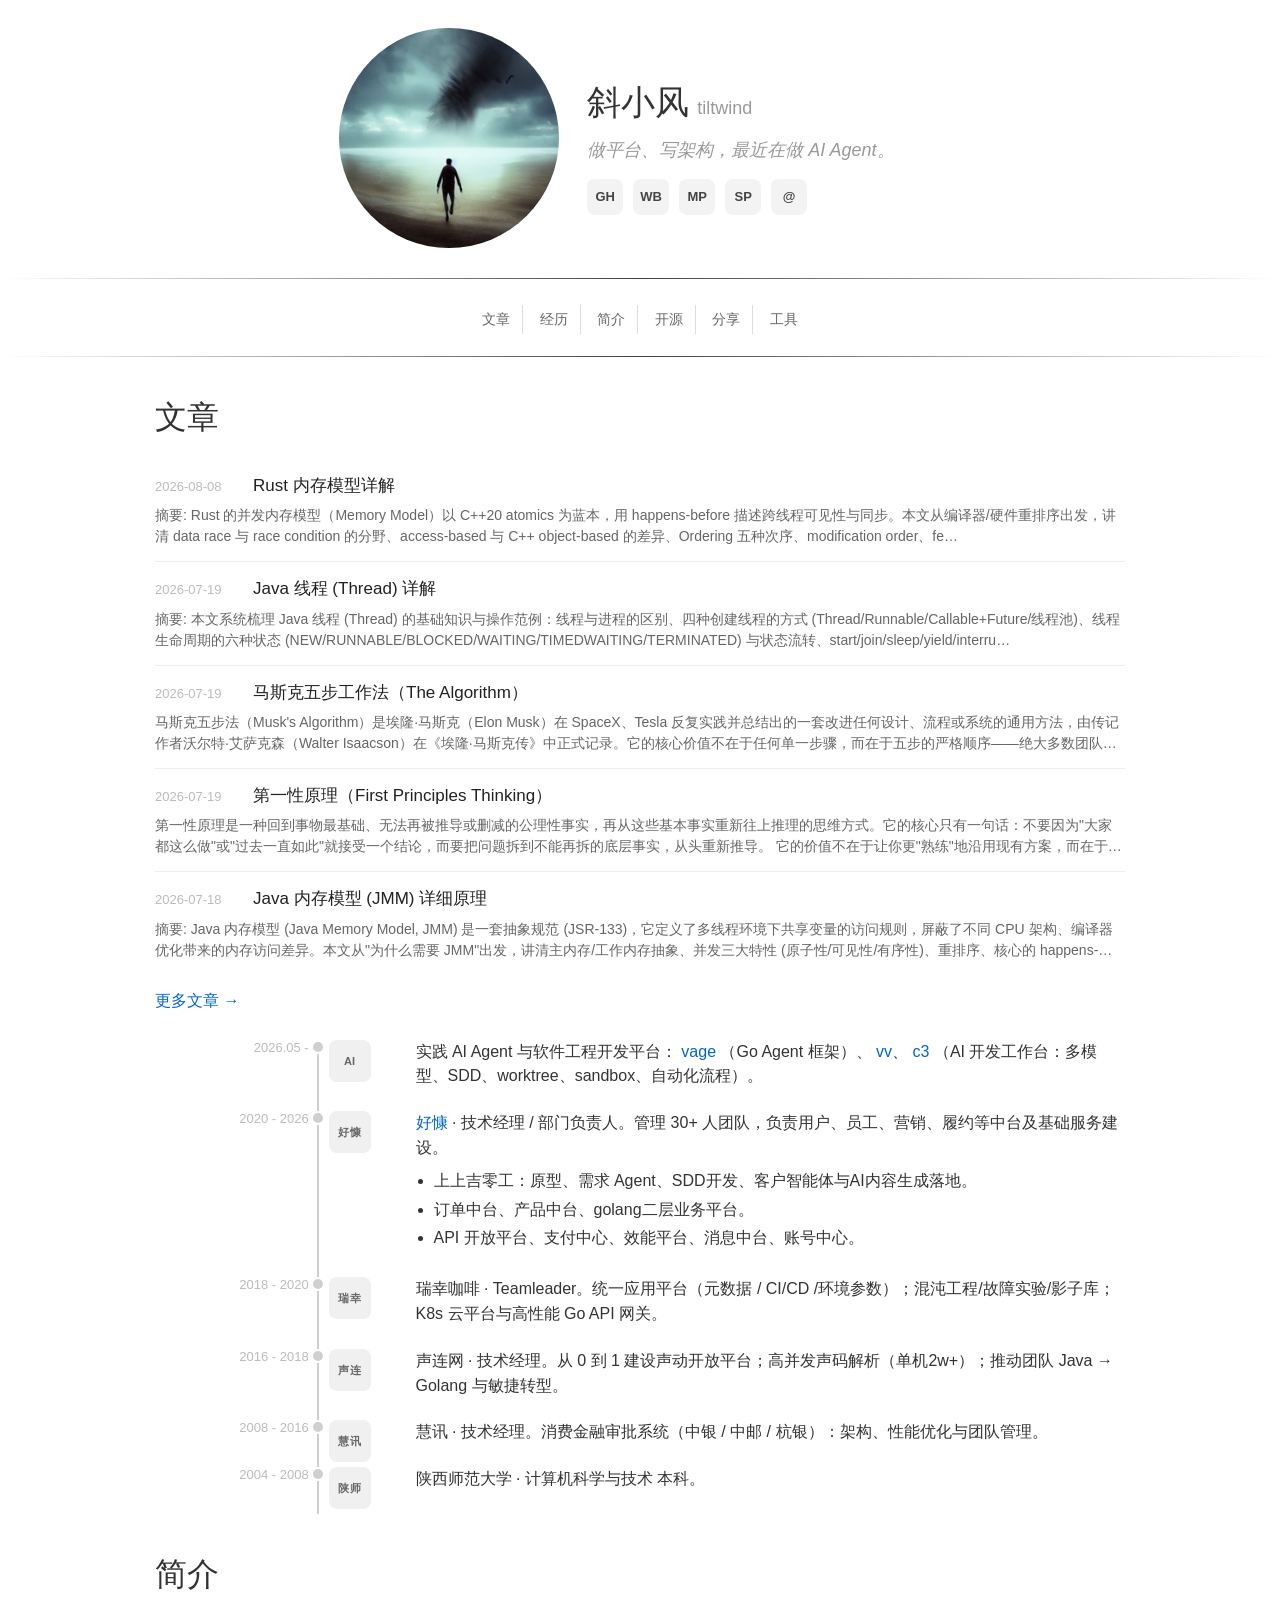
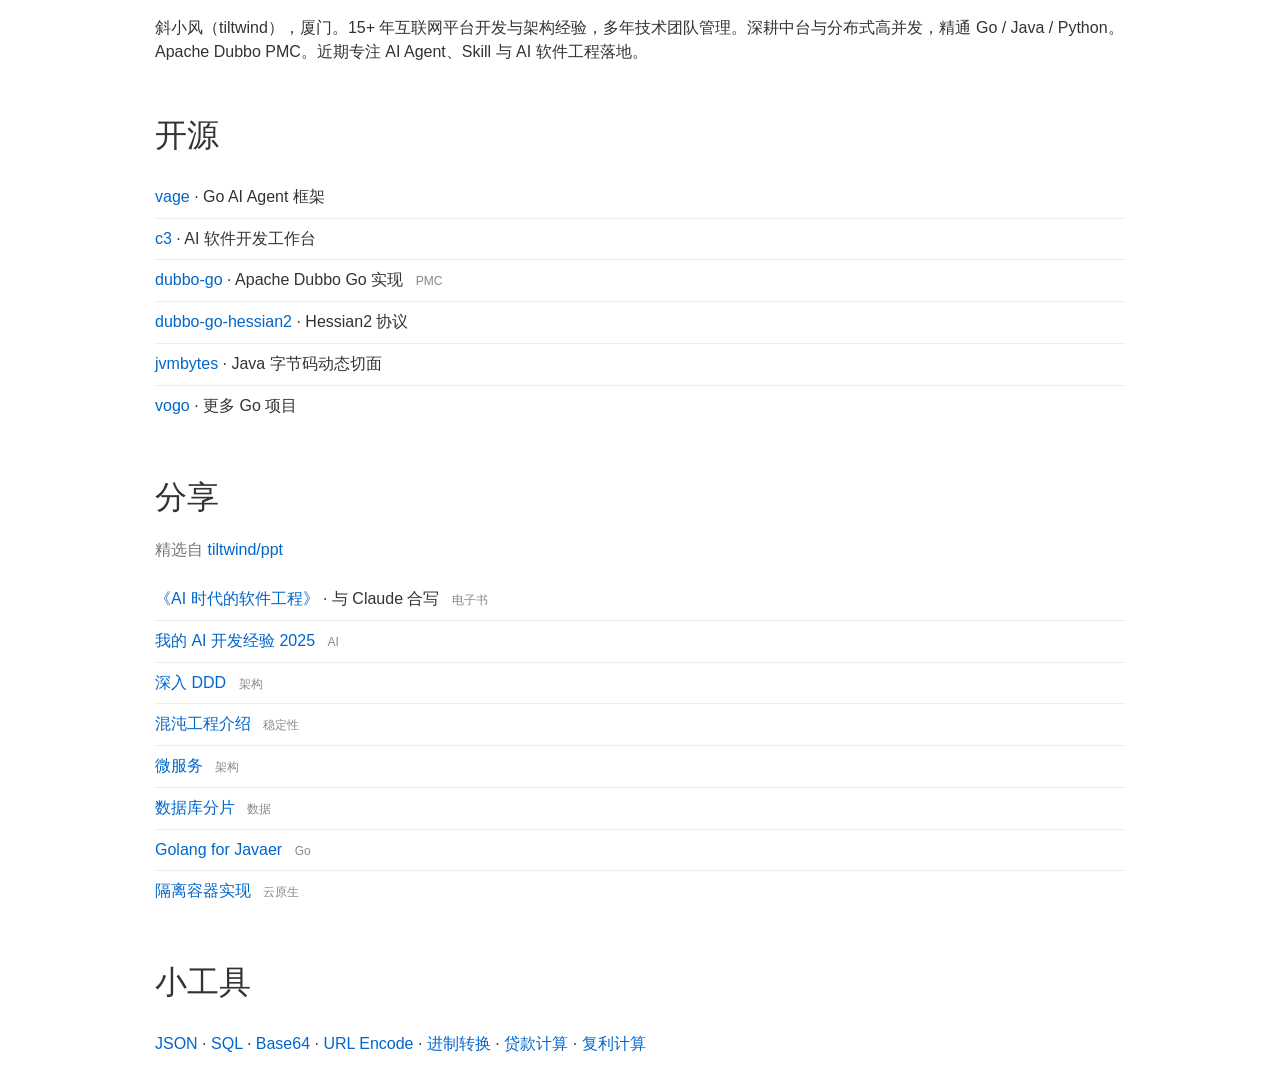
==== commit dcb530f6: "update" ====
--- a/index.html
+++ b/index.html
@@ -319,15 +319,6 @@
           >
           <span class="tag">云原生</span>
         </li>
-        <li>
-          <a
-            href="https://github.com/tiltwind/ppt/blob/main/arch/%E4%BB%A3%E7%A0%81%E7%9A%84%E8%89%BA%E6%9C%AF%202019%E7%89%88%E8%AF%BE%E4%BB%B6.pdf"
-            target="_blank"
-            rel="noopener"
-            >代码的艺术</a
-          >
-          <span class="tag">工程</span>
-        </li>
       </ul>
     </div>
 
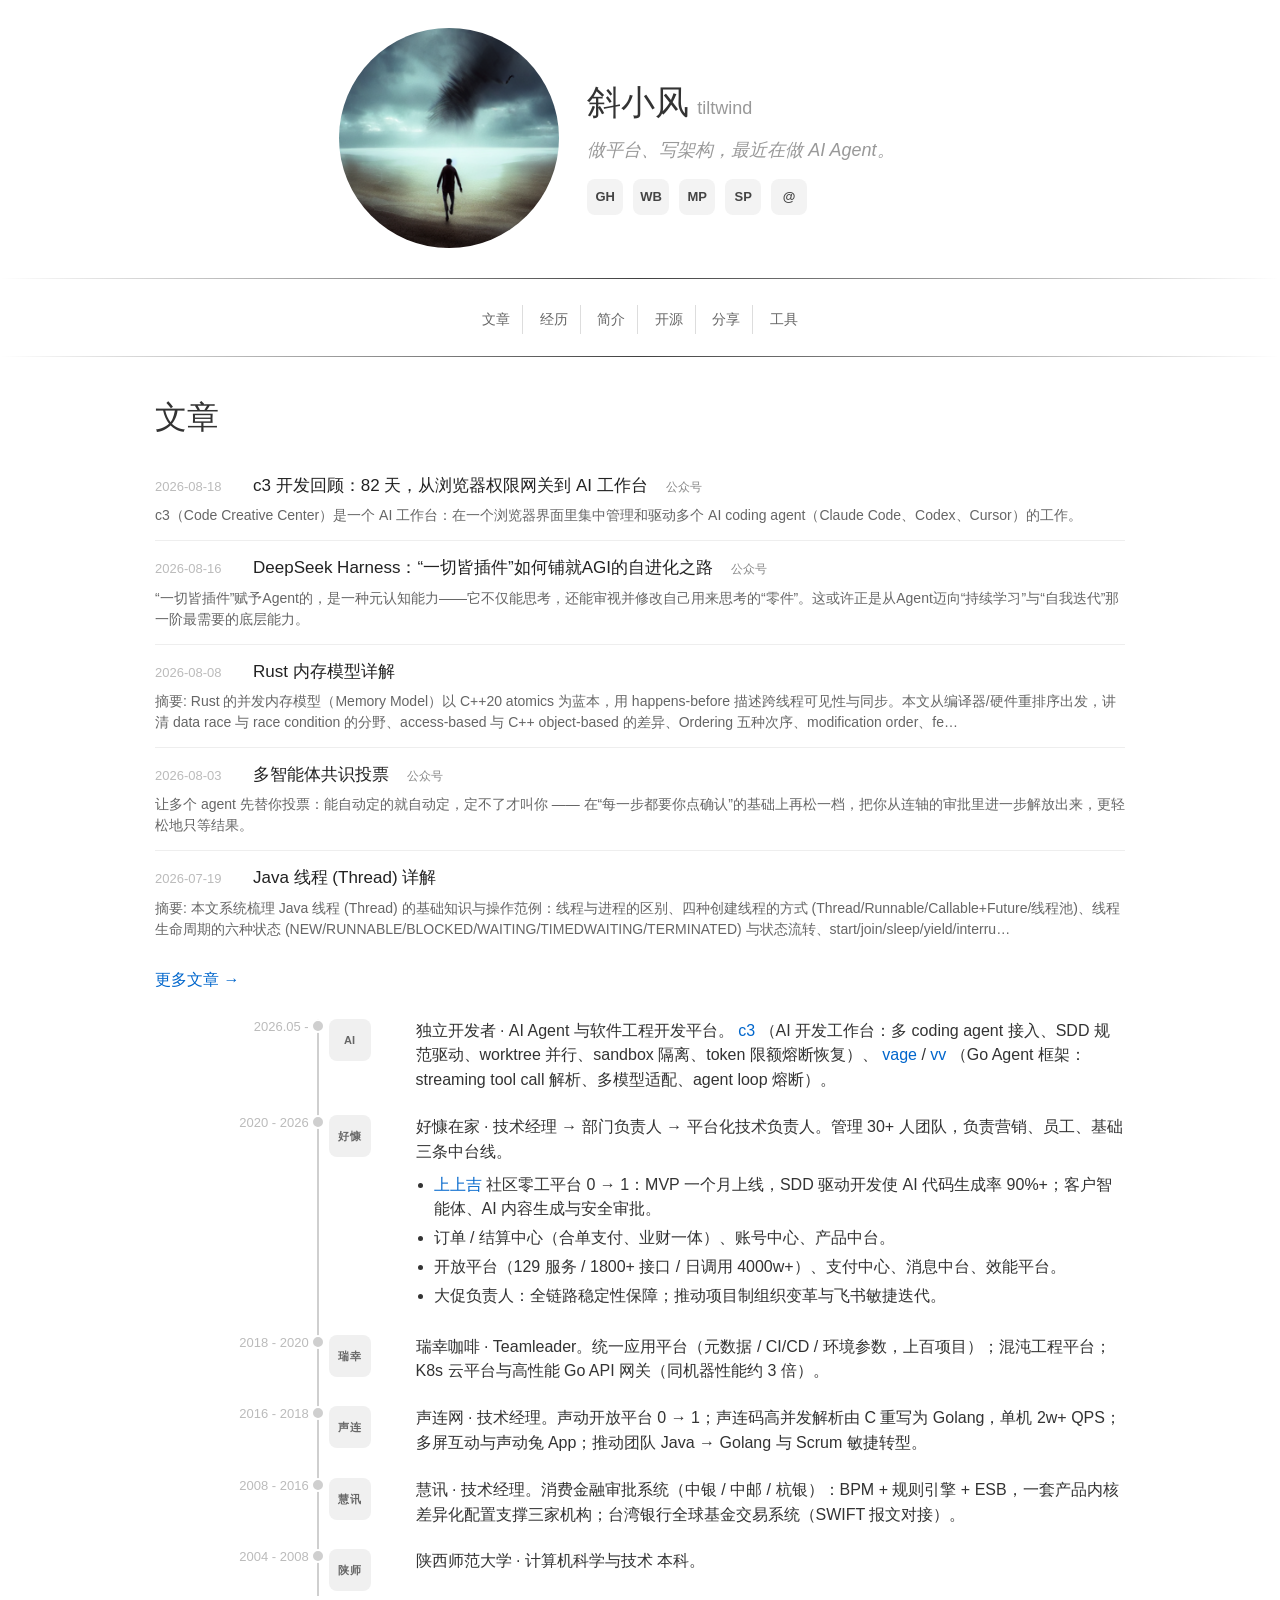
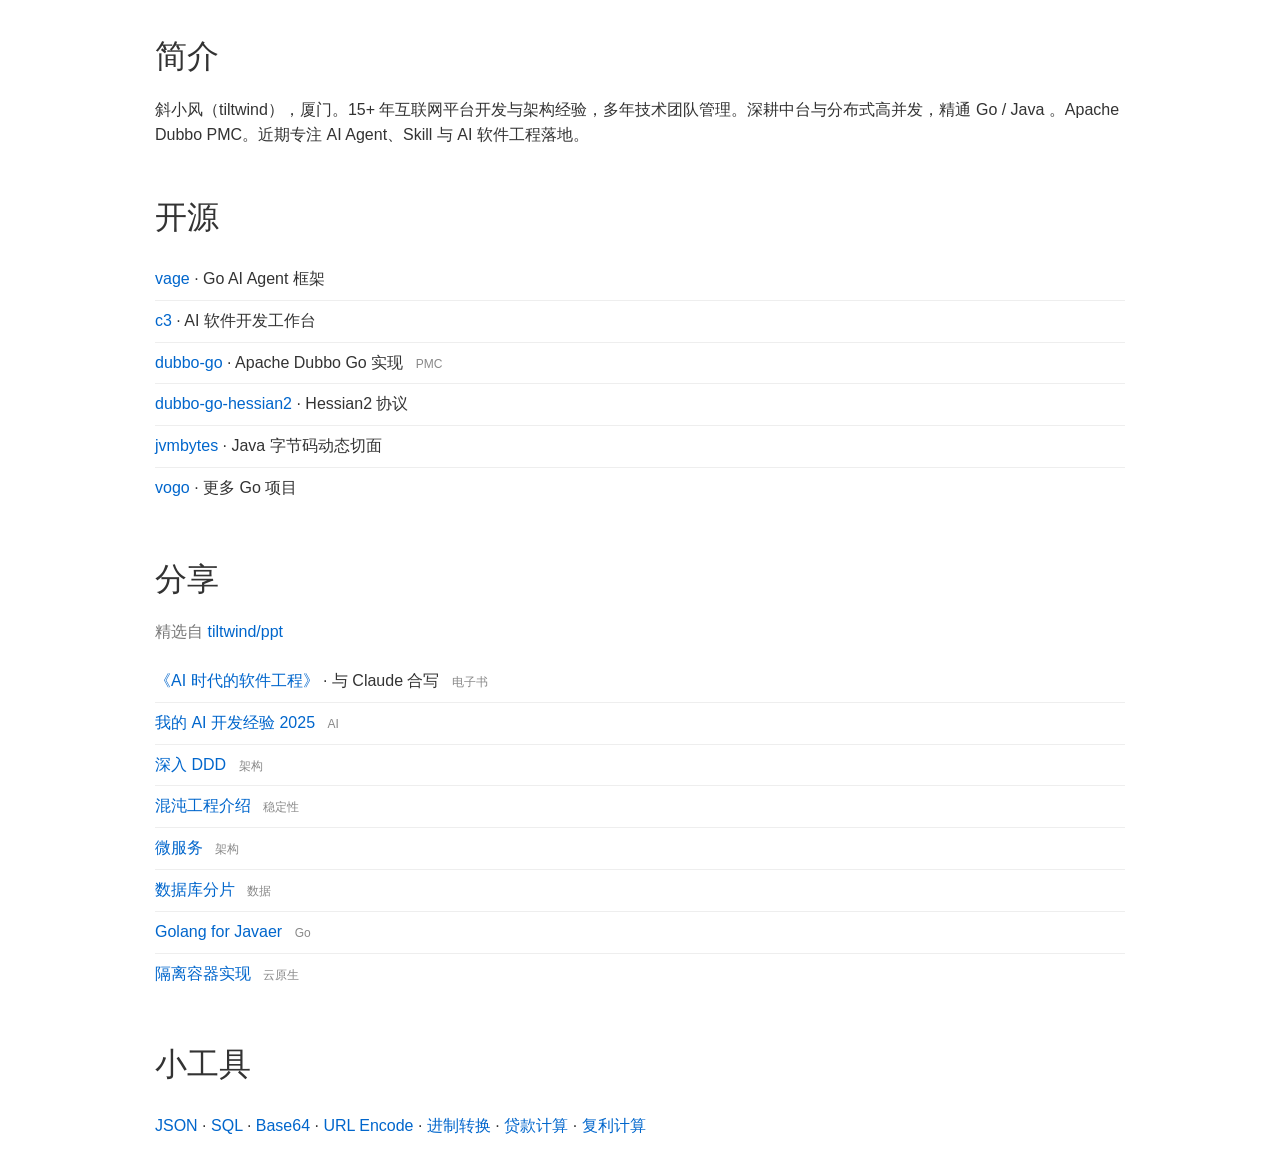
==== commit 98764b2a: "update" ====
--- a/index.html
+++ b/index.html
@@ -95,21 +95,22 @@
           <span class="badge">AI</span>
         </div>
         <div class="desc">
-          实践 AI Agent 与软件工程开发平台：
+          独立开发者 · AI Agent 与软件工程开发平台。
+          <a
+            href="https://github.com/sequencestream/c3"
+            target="_blank"
+            rel="noopener"
+            >c3</a
+          >
+         （AI 开发工作台：多 coding agent 接入、SDD 规范驱动、worktree 并行、sandbox 隔离、token 限额熔断恢复）、
           <a href="https://github.com/vogo/vage" target="_blank" rel="noopener"
             >vage</a
           >
-         （Go Agent 框架）、
+          /
           <a href="https://github.com/vogo/vv" target="_blank" rel="noopener"
             >vv</a
-          >、
-          <a
-            href="https://github.com/sequencestream/c3"
-            target="_blank"
-            rel="noopener"
-            >c3</a
-          >
-         （AI 开发工作台：多模型、SDD、worktree、sandbox、自动化流程）。
+          >
+         （Go Agent 框架：streaming tool call 解析、多模型适配、agent loop 熔断）。
         </div>
       </div>
 
@@ -120,14 +121,17 @@
           <span class="badge">好慷</span>
         </div>
         <div class="desc">
-          <a href="https://shangshangji.com" target="_blank" rel="noopener"
-            >好慷</a
-          >
-          · 技术经理 / 部门负责人。管理 30+ 人团队，负责用户、员工、营销、履约等中台及基础服务建设。
+          好慷在家 · 技术经理 → 部门负责人 → 平台化技术负责人。管理 30+ 人团队，负责营销、员工、基础三条中台线。
           <ul>
-            <li>上上吉零工：原型、需求 Agent、SDD开发、客户智能体与AI内容生成落地。</li>
-            <li>订单中台、产品中台、golang二层业务平台。</li>
-            <li>API 开放平台、支付中心、效能平台、消息中台、账号中心。</li>
+            <li>
+              <a href="https://shangshangji.com" target="_blank" rel="noopener"
+                >上上吉</a
+              >
+              社区零工平台 0 → 1：MVP 一个月上线，SDD 驱动开发使 AI 代码生成率 90%+；客户智能体、AI 内容生成与安全审批。
+            </li>
+            <li>订单 / 结算中心（合单支付、业财一体）、账号中心、产品中台。</li>
+            <li>开放平台（129 服务 / 1800+ 接口 / 日调用 4000w+）、支付中心、消息中台、效能平台。</li>
+            <li>大促负责人：全链路稳定性保障；推动项目制组织变革与飞书敏捷迭代。</li>
           </ul>
         </div>
       </div>
@@ -139,7 +143,7 @@
           <span class="badge">瑞幸</span>
         </div>
         <div class="desc">
-          瑞幸咖啡 · Teamleader。统一应用平台（元数据 / CI/CD /环境参数）；混沌工程/故障实验/影子库；K8s 云平台与高性能 Go API 网关。
+          瑞幸咖啡 · Teamleader。统一应用平台（元数据 / CI/CD / 环境参数，上百项目）；混沌工程平台；K8s 云平台与高性能 Go API 网关（同机器性能约 3 倍）。
         </div>
       </div>
 
@@ -150,7 +154,7 @@
           <span class="badge">声连</span>
         </div>
         <div class="desc">
-          声连网 · 技术经理。从 0 到 1 建设声动开放平台；高并发声码解析（单机2w+）；推动团队 Java → Golang 与敏捷转型。
+          声连网 · 技术经理。声动开放平台 0 → 1；声连码高并发解析由 C 重写为 Golang，单机 2w+ QPS；多屏互动与声动兔 App；推动团队 Java → Golang 与 Scrum 敏捷转型。
         </div>
       </div>
 
@@ -161,7 +165,7 @@
           <span class="badge">慧讯</span>
         </div>
         <div class="desc">
-          慧讯 · 技术经理。消费金融审批系统（中银 / 中邮 / 杭银）：架构、性能优化与团队管理。
+          慧讯 · 技术经理。消费金融审批系统（中银 / 中邮 / 杭银）：BPM + 规则引擎 + ESB，一套产品内核差异化配置支撑三家机构；台湾银行全球基金交易系统（SWIFT 报文对接）。
         </div>
       </div>
 
@@ -180,7 +184,7 @@
       <div>
         斜小风（tiltwind），厦门。15+
         年互联网平台开发与架构经验，多年技术团队管理。深耕中台与分布式高并发，精通
-        Go / Java / Python。Apache Dubbo PMC。近期专注 AI Agent、Skill
+        Go / Java 。Apache Dubbo PMC。近期专注 AI Agent、Skill
         与 AI 软件工程落地。
       </div>
     </div>
--- a/style.css
+++ b/style.css
@@ -468,3 +468,50 @@
     column-count: 1;
   }
 }
+
+.view-switch {
+  margin-top: 10px;
+}
+
+.view-btn {
+  display: inline-block;
+  padding: 4px 12px;
+  margin-right: 8px;
+  font-size: 14px;
+  font-family: inherit;
+  color: #666;
+  background: #fff;
+  border: 1px solid #ddd;
+  border-radius: 14px;
+  cursor: pointer;
+}
+
+.view-btn:hover {
+  color: #06c;
+  border-color: #bcd;
+}
+
+.view-btn.active {
+  color: #fff;
+  background: #666;
+  border-color: #666;
+}
+
+.articles-page .container.articles-timeline {
+  max-width: 860px;
+}
+
+.articles-timeline .year-group {
+  margin-bottom: 18px;
+}
+
+.articles-timeline .year-group:first-child .year-title {
+  margin-top: 0;
+}
+
+.articles-page.view-date .page-head,
+.articles-page.view-date hr {
+  max-width: 860px;
+  margin-left: auto;
+  margin-right: auto;
+}
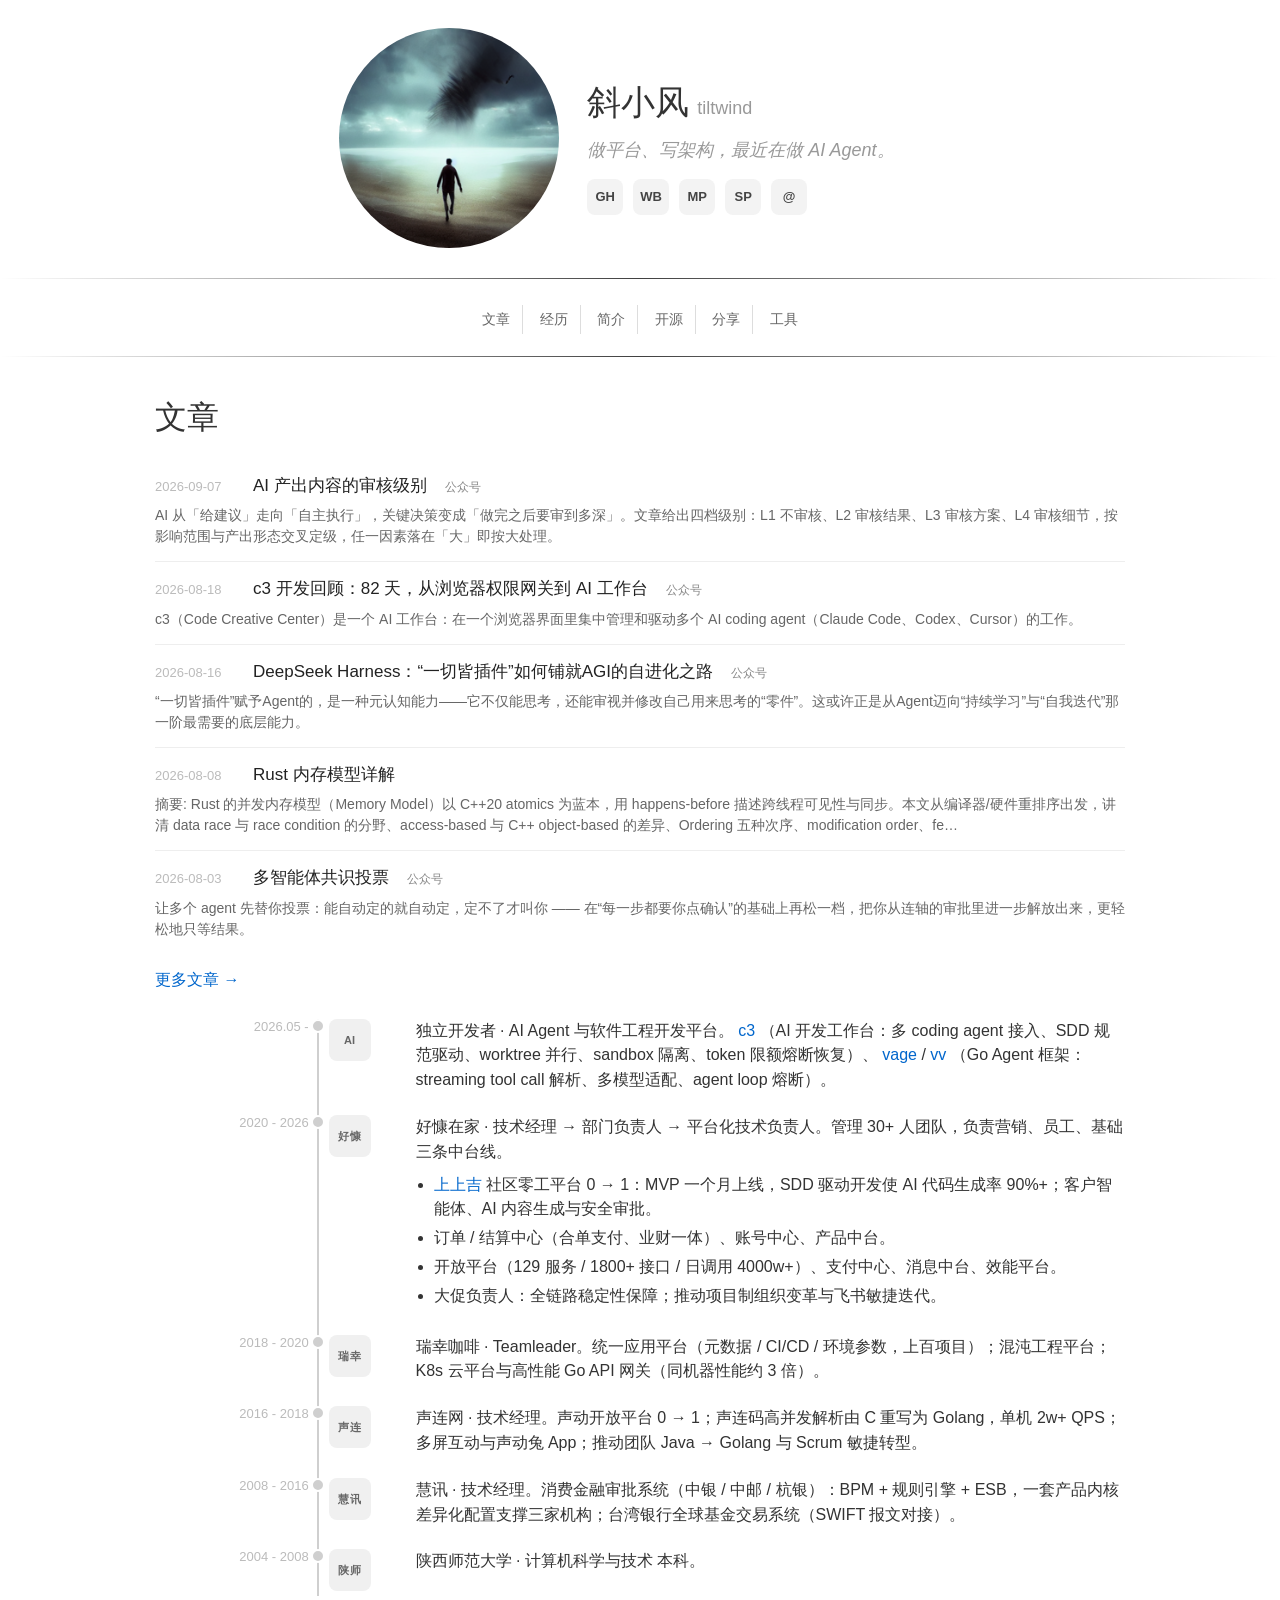
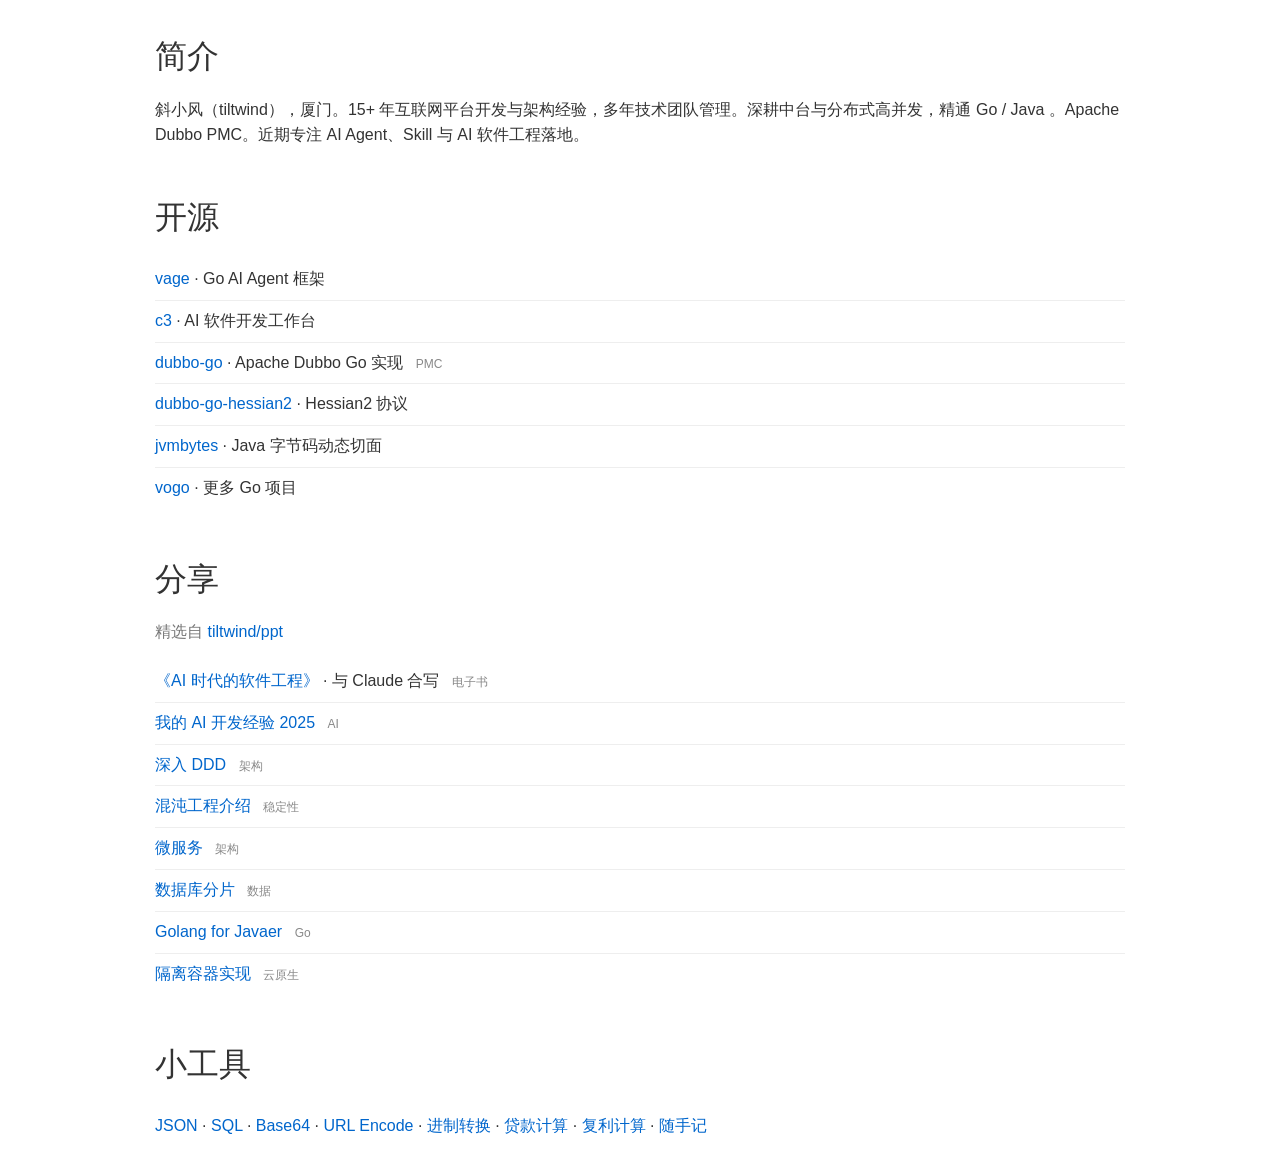
==== commit 16b0565b: "Add GitHub-backed Memory page" ====
--- a/index.html
+++ b/index.html
@@ -336,7 +336,8 @@
           <a href="tools/urlencode.htm">URL Encode</a> ·
           <a href="tools/numberconvert.htm">进制转换</a> ·
           <a href="tools/loan_calc.html">贷款计算</a> ·
-          <a href="tools/compound_interest_calc.html">复利计算</a>
+          <a href="tools/compound_interest_calc.html">复利计算</a> ·
+          <a href="memory.html">随手记</a>
         </li>
       </ul>
     </div>
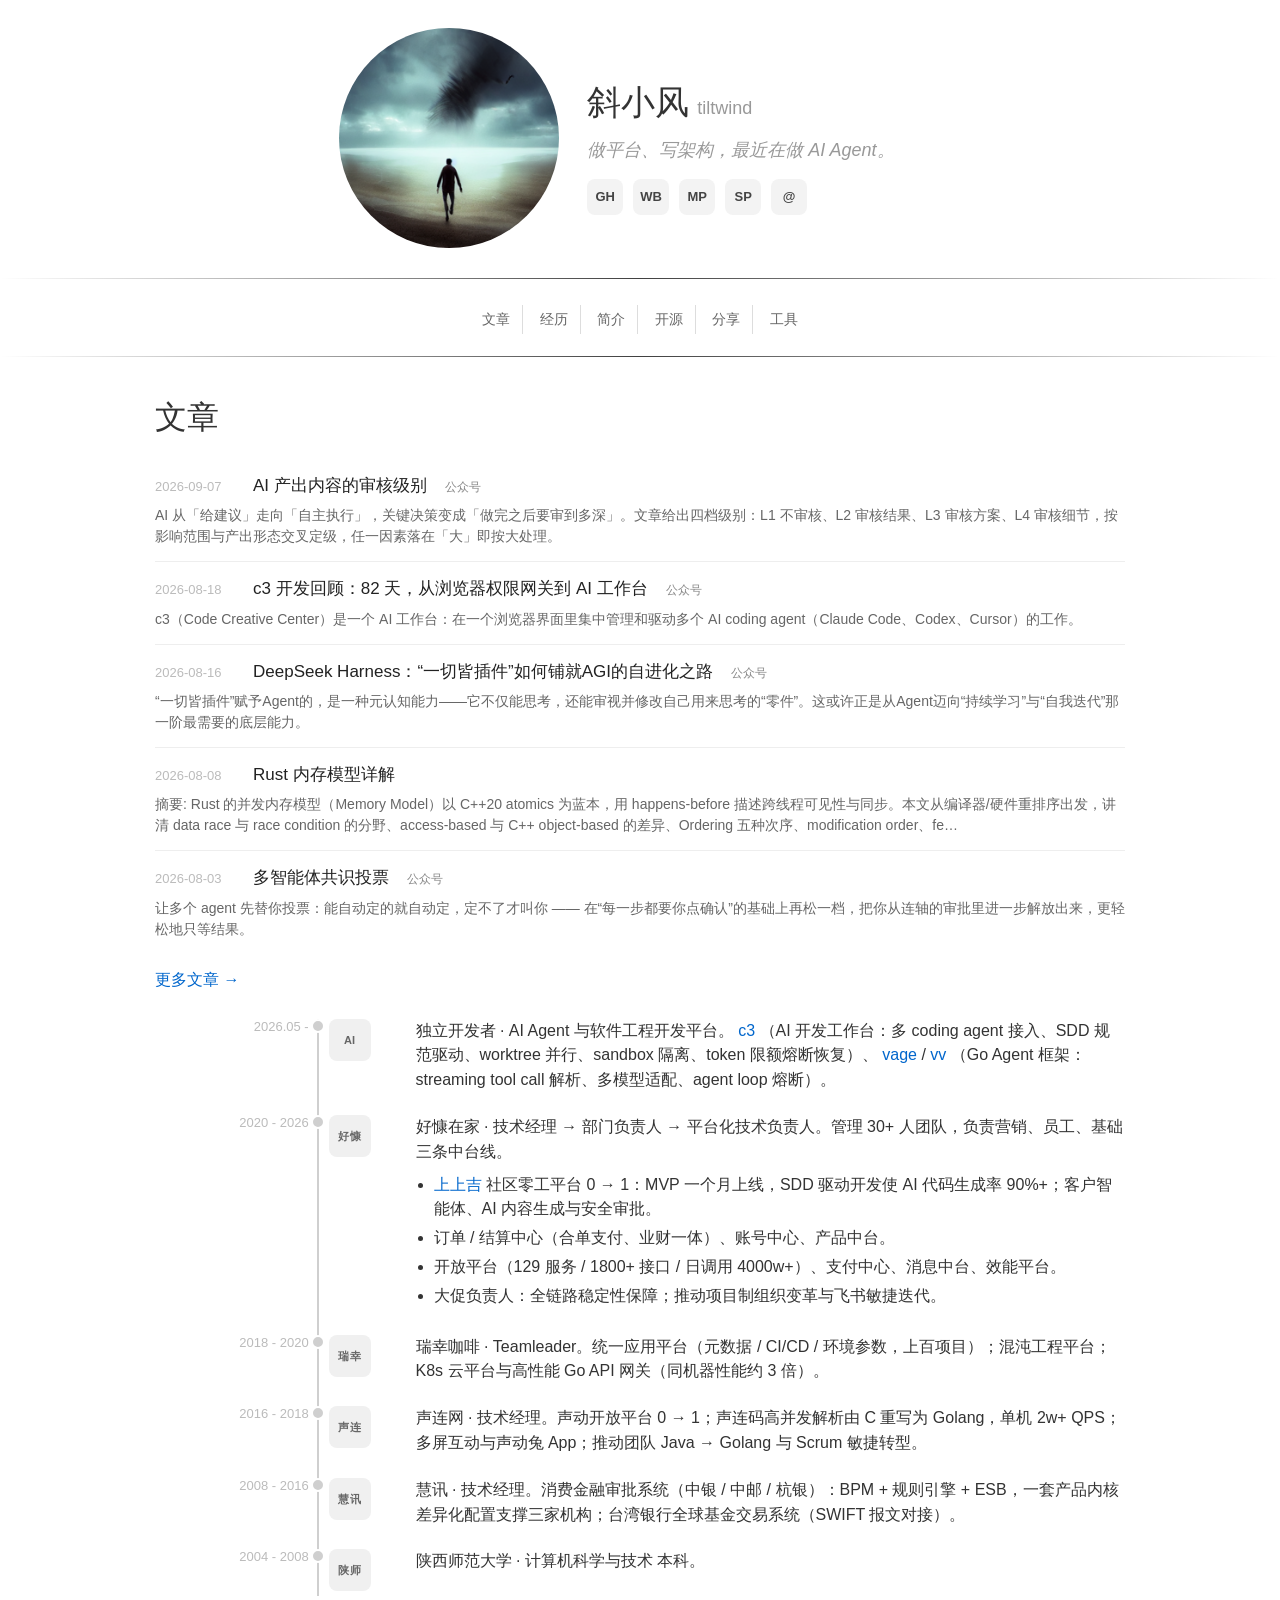
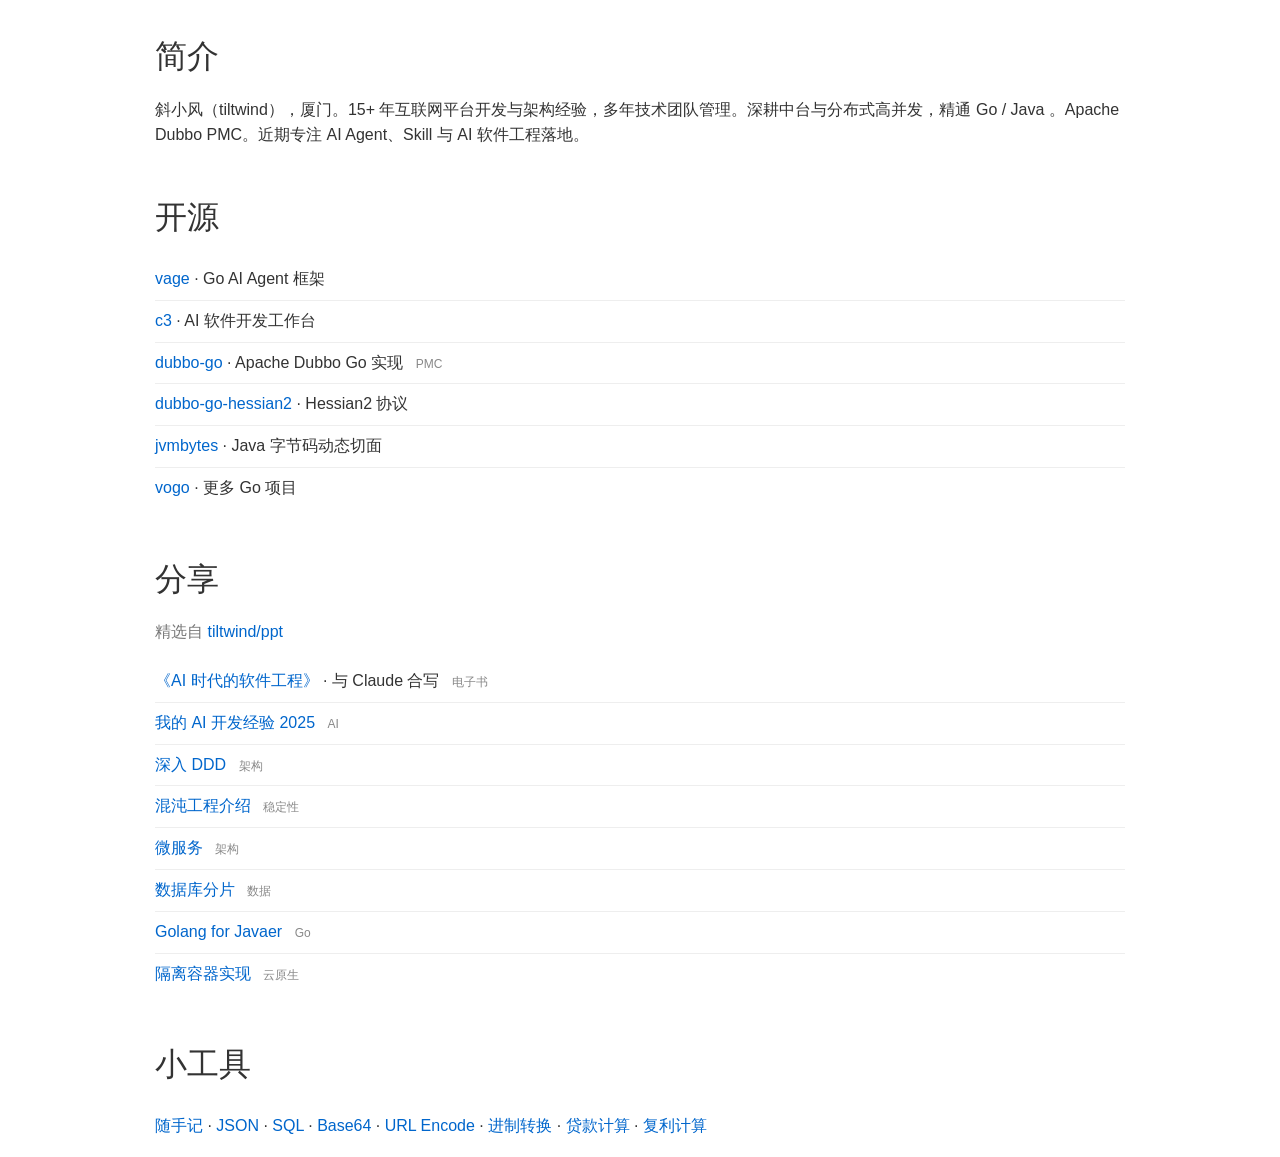
==== commit 9444c5f8: "Show Memory activity and feature it on the homepage" ====
--- a/index.html
+++ b/index.html
@@ -330,14 +330,14 @@
       <div class="ctitle">小工具</div>
       <ul class="link-list">
         <li>
+          <a href="memory.html">随手记</a> ·
           <a href="tools/jsonformat.htm">JSON</a> ·
           <a href="tools/sqlformat.htm">SQL</a> ·
           <a href="tools/base64.htm">Base64</a> ·
           <a href="tools/urlencode.htm">URL Encode</a> ·
           <a href="tools/numberconvert.htm">进制转换</a> ·
           <a href="tools/loan_calc.html">贷款计算</a> ·
-          <a href="tools/compound_interest_calc.html">复利计算</a> ·
-          <a href="memory.html">随手记</a>
+          <a href="tools/compound_interest_calc.html">复利计算</a>
         </li>
       </ul>
     </div>
